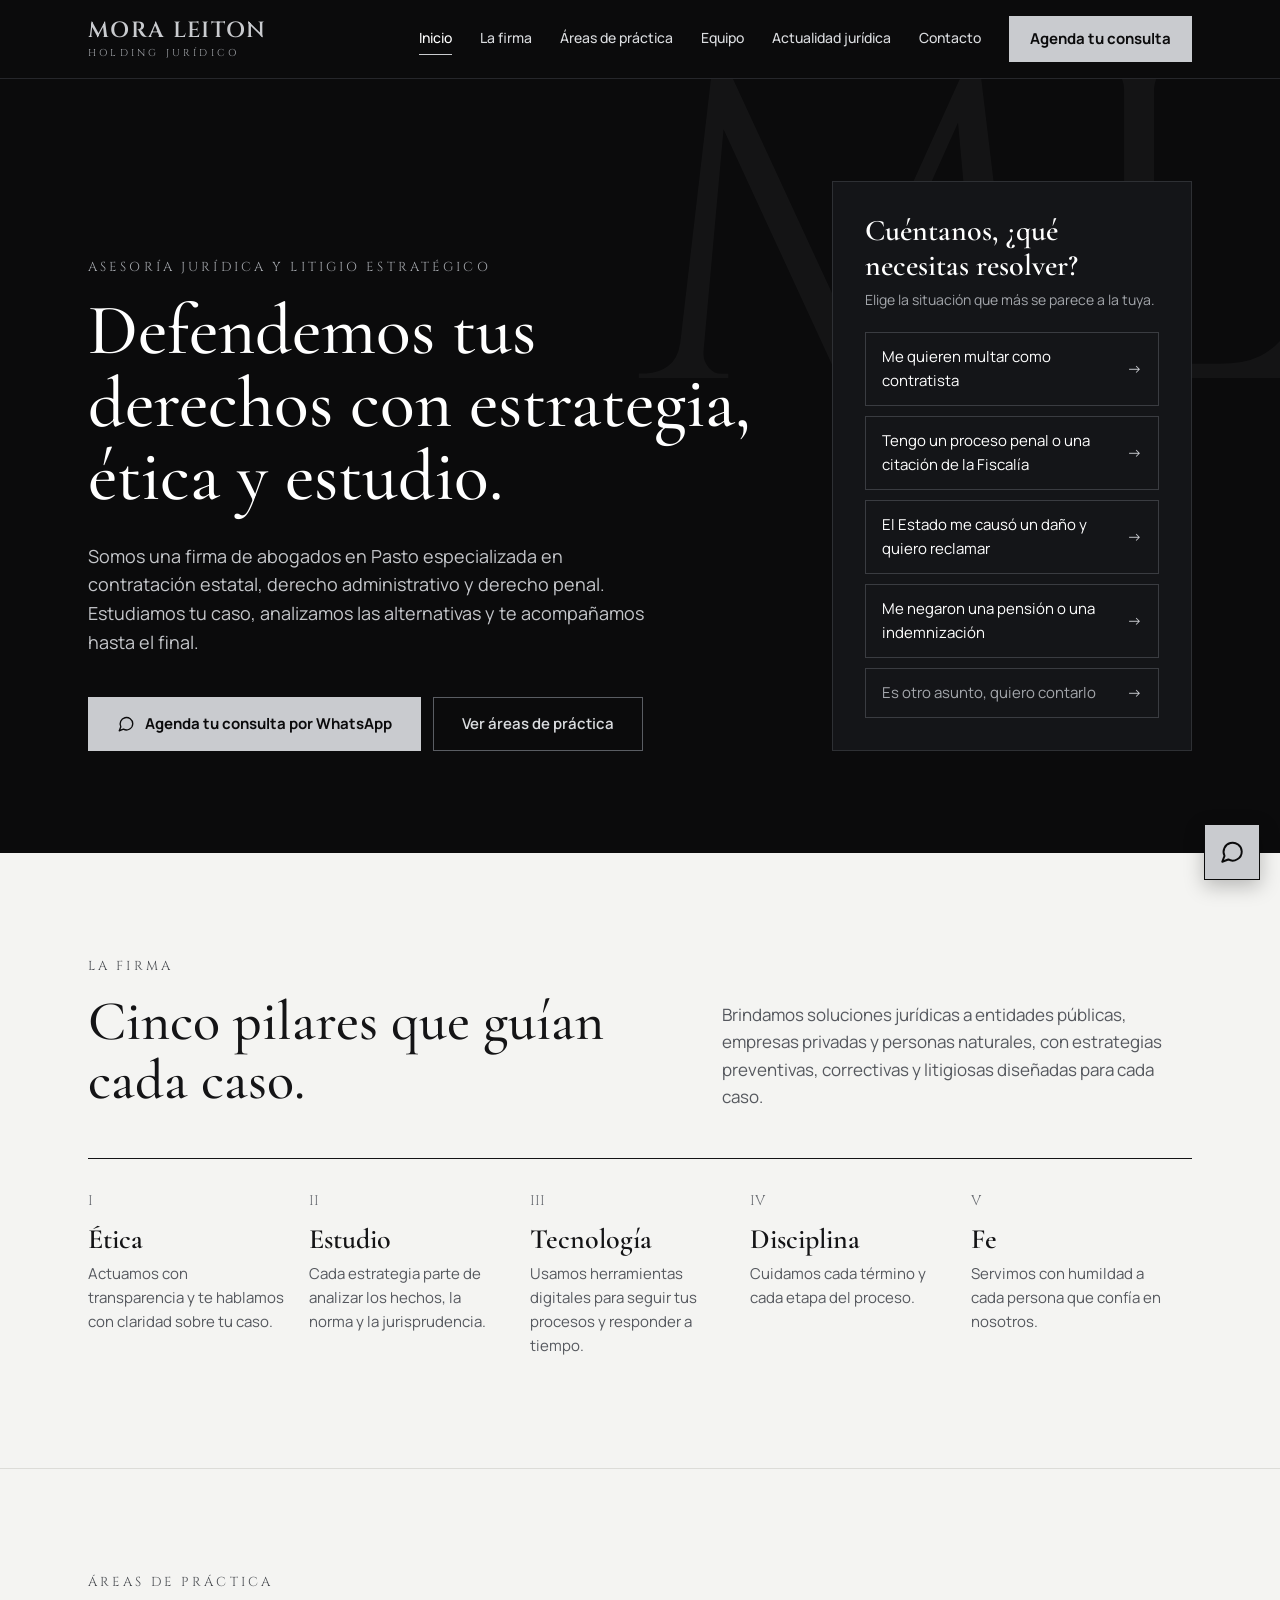
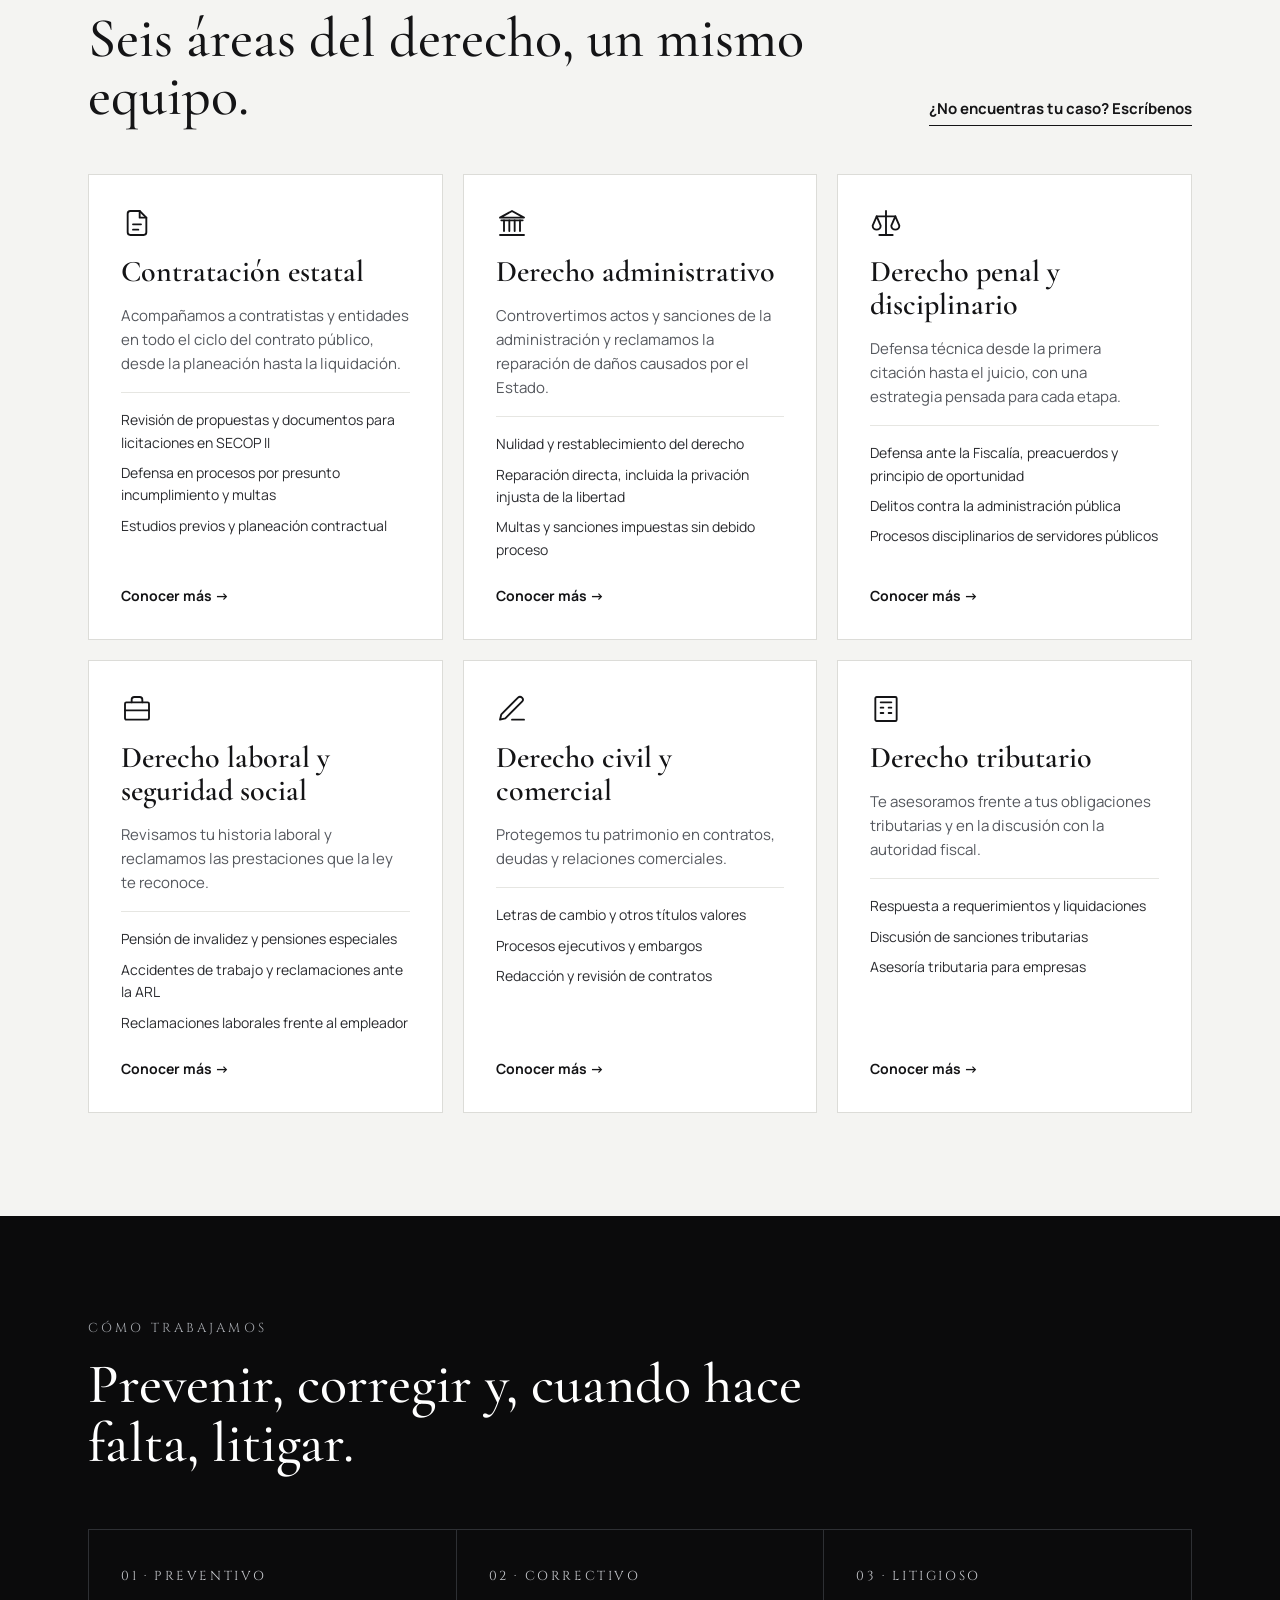
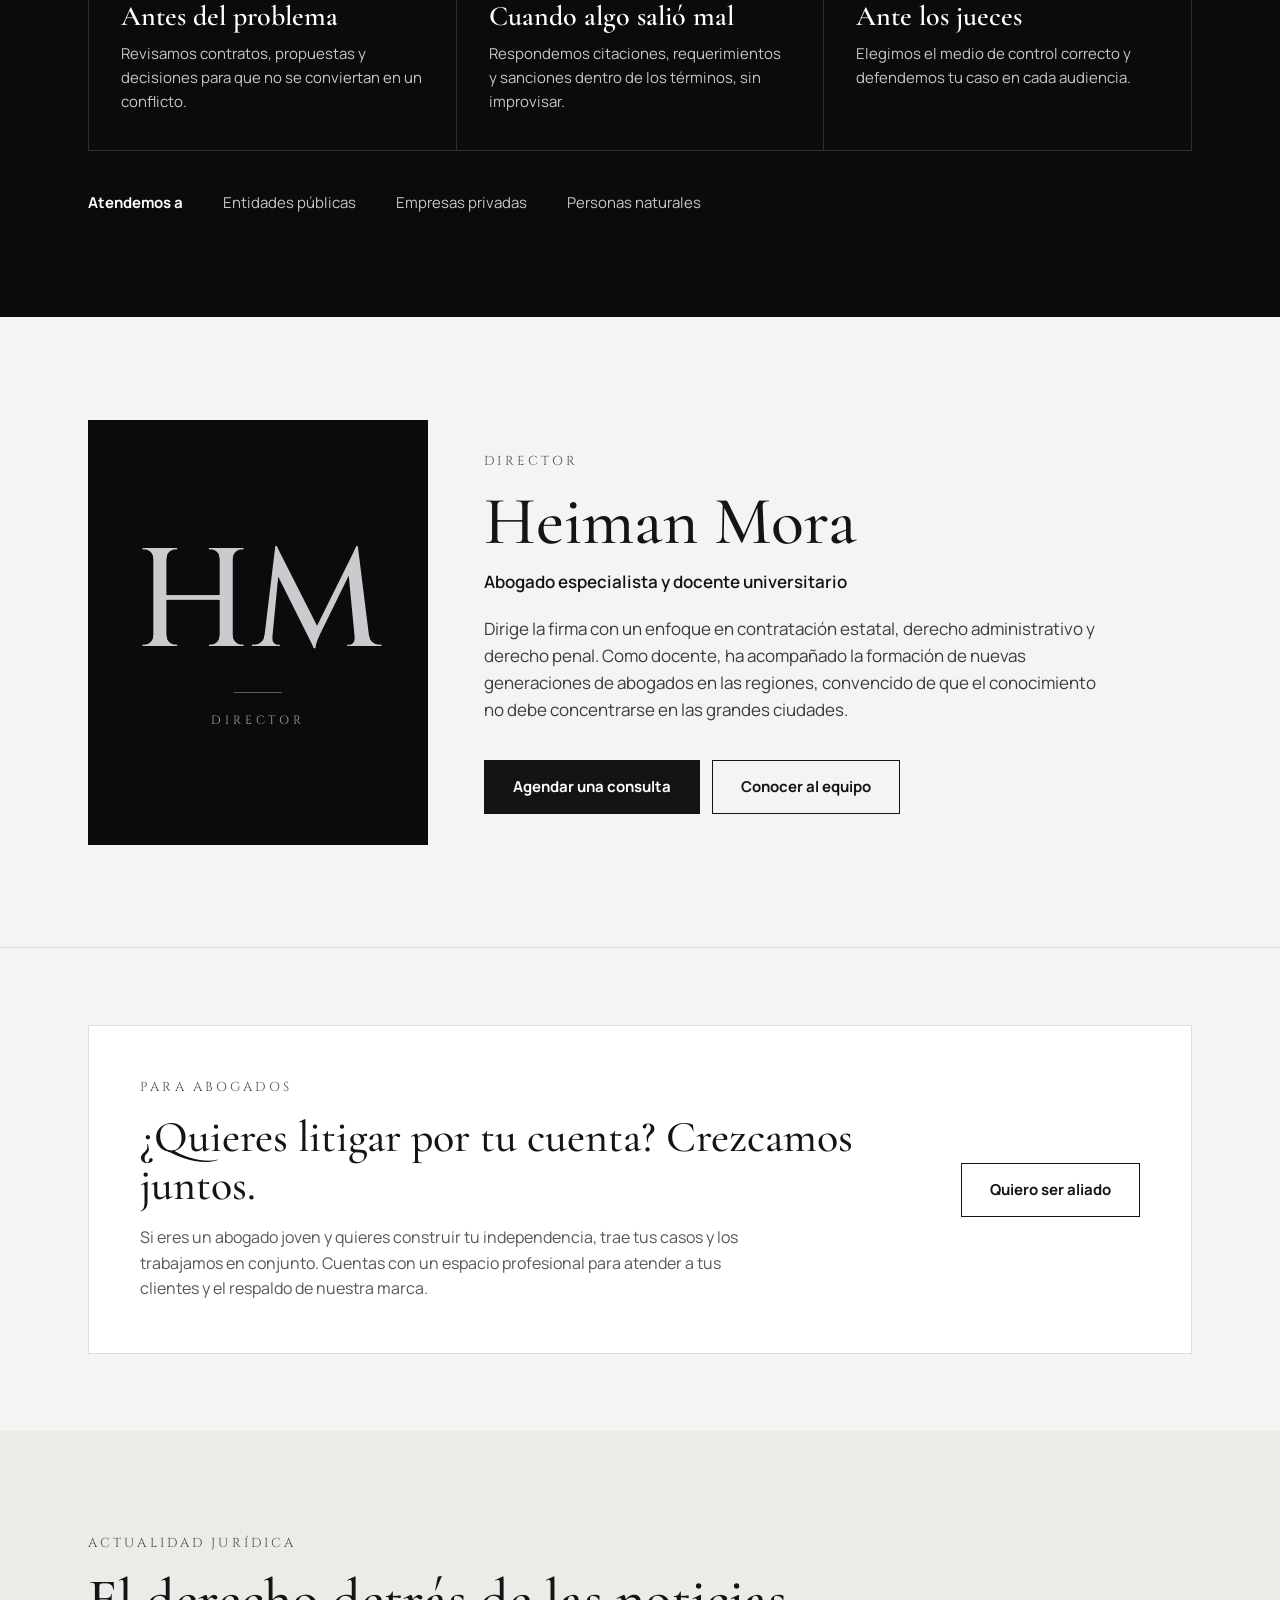
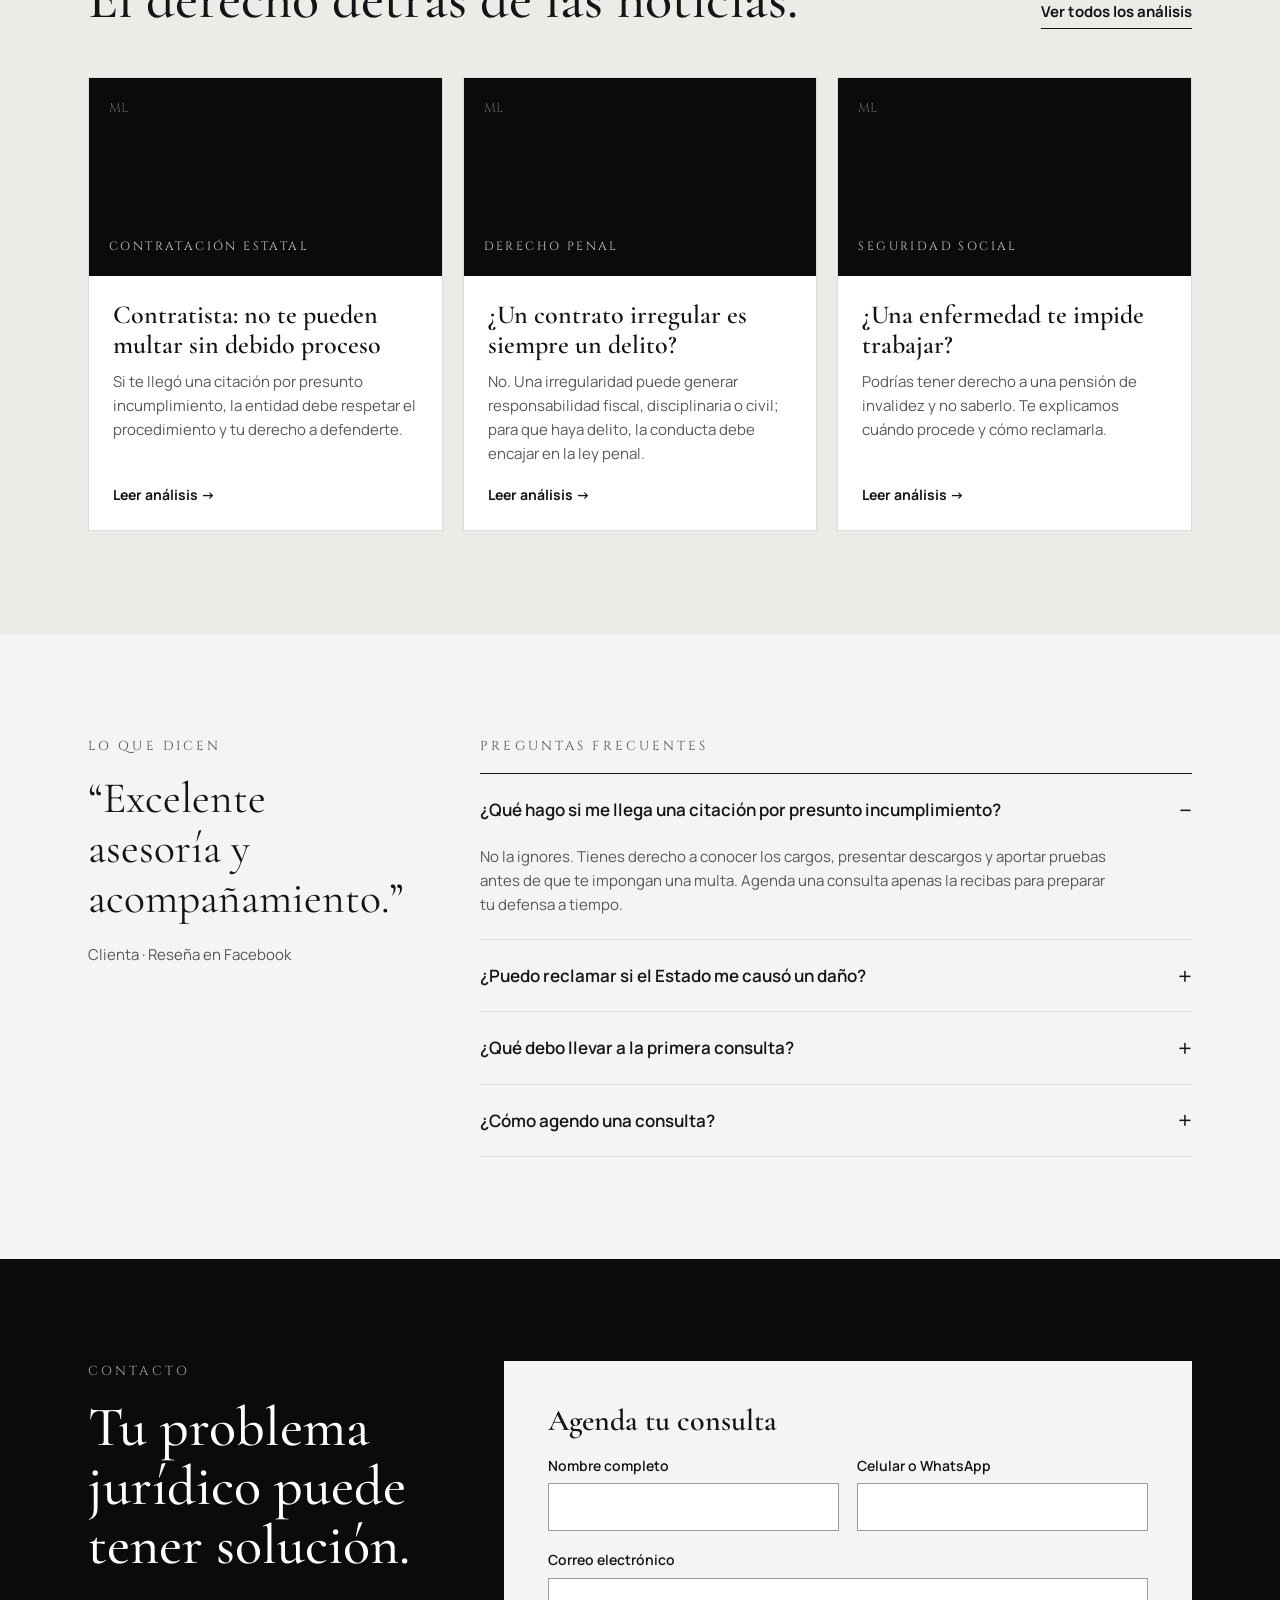
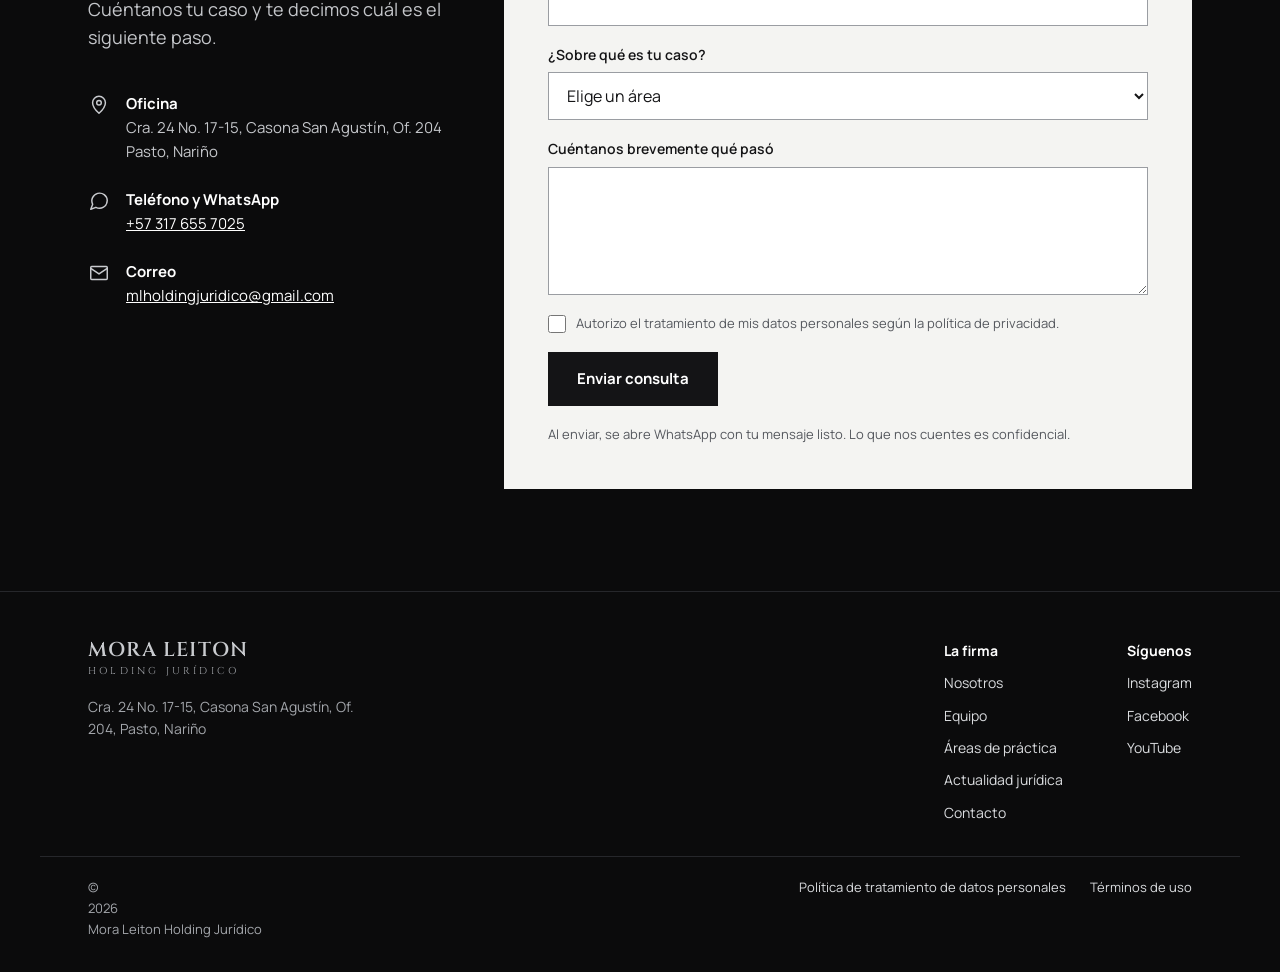
==== mora-leiton-web/index.html @ e006648a "1.0.0" ====
<!doctype html>
<html lang="es" class="no-js">
<head>
<meta charset="utf-8">
<meta name="viewport" content="width=device-width, initial-scale=1">
<title>Mora Leiton Holding Jurídico | Abogados en Pasto, Nariño</title>
<meta name="description" content="Firma de abogados en Pasto especializada en contratación estatal, derecho administrativo y derecho penal. Asesoría jurídica y litigio estratégico.">
<meta property="og:title" content="Mora Leiton Holding Jurídico">
<meta property="og:description" content="Asesoría jurídica y litigio estratégico en Pasto, Nariño.">
<meta property="og:type" content="website">
<meta property="og:locale" content="es_CO">
<link rel="preconnect" href="https://fonts.googleapis.com">
<link rel="preconnect" href="https://fonts.gstatic.com" crossorigin>
<link href="https://fonts.googleapis.com/css2?family=Cinzel:wght@500;600&family=Cormorant+Garamond:wght@500;600&family=Manrope:wght@400;500;600;700&display=swap" rel="stylesheet">
<link rel="stylesheet" href="css/styles.css">
<script type="application/ld+json">
{
  "@context": "https://schema.org",
  "@type": "LegalService",
  "name": "Mora Leiton Holding Jurídico",
  "description": "Asesoría jurídica y litigio estratégico",
  "telephone": "+57 317 655 7025",
  "email": "mlholdingjuridico@gmail.com",
  "address": {
    "@type": "PostalAddress",
    "streetAddress": "Cra. 24 No. 17-15, Casona San Agustín, Of. 204",
    "addressLocality": "Pasto",
    "addressRegion": "Nariño",
    "addressCountry": "CO"
  },
  "sameAs": [
    "https://www.instagram.com/mlholdingjuridico/",
    "https://www.facebook.com/people/Mora-Leiton-Holding-Jurídico/61580027364439/",
    "https://www.youtube.com/@moraleitonholdingjuridico"
  ]
}
</script>
</head>
<body>
<a class="skip-link" href="#contenido">Saltar al contenido</a>

<header class="site-header">
  <div class="container site-header__inner">
    <a class="logo" href="index.html" aria-label="Mora Leiton Holding Jurídico, inicio">
      <span class="logo__name">MORA LEITON</span>
      <span class="logo__tag">HOLDING JURÍDICO</span>
    </a>
    <button class="nav-toggle" type="button" aria-expanded="false" aria-controls="menu-principal" aria-label="Abrir menú">
      <svg viewBox="0 0 24 24" fill="none" stroke="currentColor" stroke-width="1.8" stroke-linecap="round" aria-hidden="true"><path d="M4 7h16M4 12h16M4 17h16"/></svg>
    </button>
    <nav class="nav" id="menu-principal" aria-label="Principal">
      <a href="index.html" aria-current="page">Inicio</a>
      <a href="nosotros.html">La firma</a>
      <a href="areas-de-practica.html">Áreas de práctica</a>
      <a href="equipo.html">Equipo</a>
      <a href="actualidad.html">Actualidad jurídica</a>
      <a href="contacto.html">Contacto</a>
      <a class="btn btn--metal" href="https://wa.me/573176557025" target="_blank" rel="noopener">Agenda tu consulta</a>
    </nav>
  </div>
</header>

<main id="contenido">

  <section class="hero">
    <div class="monogram-bg" aria-hidden="true">ML</div>
    <div class="container hero__inner">
      <div class="hero__copy">
        <p class="eyebrow">Asesoría jurídica y litigio estratégico</p>
        <h1 class="h1">Defendemos tus derechos con estrategia, ética y estudio.</h1>
        <p class="lead">Somos una firma de abogados en Pasto especializada en contratación estatal, derecho administrativo y derecho penal. Estudiamos tu caso, analizamos las alternativas y te acompañamos hasta el final.</p>
        <div class="btn-row">
          <a class="btn btn--metal" href="https://wa.me/573176557025" target="_blank" rel="noopener">
            <svg viewBox="0 0 24 24" fill="none" stroke="currentColor" stroke-width="1.8" stroke-linecap="round" stroke-linejoin="round" aria-hidden="true"><path d="M21 11.5a8.4 8.4 0 0 1-12.4 7.4L3 21l2.1-5.4A8.4 8.4 0 1 1 21 11.5z"/></svg>
            Agenda tu consulta por WhatsApp
          </a>
          <a class="btn btn--ghost" href="areas-de-practica.html">Ver áreas de práctica</a>
        </div>
      </div>
      <div class="helper">
        <h2>Cuéntanos, ¿qué necesitas resolver?</h2>
        <p>Elige la situación que más se parece a la tuya.</p>
        <ul>
          <li><a href="areas-de-practica.html#contratacion">Me quieren multar como contratista <span aria-hidden="true">→</span></a></li>
          <li><a href="areas-de-practica.html#penal">Tengo un proceso penal o una citación de la Fiscalía <span aria-hidden="true">→</span></a></li>
          <li><a href="areas-de-practica.html#administrativo">El Estado me causó un daño y quiero reclamar <span aria-hidden="true">→</span></a></li>
          <li><a href="areas-de-practica.html#laboral">Me negaron una pensión o una indemnización <span aria-hidden="true">→</span></a></li>
          <li><a class="is-quiet" href="contacto.html">Es otro asunto, quiero contarlo <span aria-hidden="true">→</span></a></li>
        </ul>
      </div>
    </div>
  </section>

  <section class="section section--line" aria-labelledby="pilares-titulo">
    <div class="container">
      <div class="section-head">
        <div>
          <p class="eyebrow">La firma</p>
          <h2 class="h2" id="pilares-titulo">Cinco pilares que guían cada caso.</h2>
        </div>
        <p>Brindamos soluciones jurídicas a entidades públicas, empresas privadas y personas naturales, con estrategias preventivas, correctivas y litigiosas diseñadas para cada caso.</p>
      </div>
      <ul class="pillars">
        <li><span class="numeral">I</span><h3>Ética</h3><p>Actuamos con transparencia y te hablamos con claridad sobre tu caso.</p></li>
        <li><span class="numeral">II</span><h3>Estudio</h3><p>Cada estrategia parte de analizar los hechos, la norma y la jurisprudencia.</p></li>
        <li><span class="numeral">III</span><h3>Tecnología</h3><p>Usamos herramientas digitales para seguir tus procesos y responder a tiempo.</p></li>
        <li><span class="numeral">IV</span><h3>Disciplina</h3><p>Cuidamos cada término y cada etapa del proceso.</p></li>
        <li><span class="numeral">V</span><h3>Fe</h3><p>Servimos con humildad a cada persona que confía en nosotros.</p></li>
      </ul>
    </div>
  </section>

  <section class="section" aria-labelledby="areas-titulo">
    <div class="container">
      <p class="eyebrow">Áreas de práctica</p>
      <div class="section-head">
        <div><h2 class="h2" id="areas-titulo">Seis áreas del derecho, un mismo equipo.</h2></div>
        <a class="link-underline" href="contacto.html">¿No encuentras tu caso? Escríbenos</a>
      </div>
      <div class="cards">
        <article class="card">
          <svg class="card__icon" viewBox="0 0 24 24" fill="none" stroke="currentColor" stroke-width="1.4" stroke-linecap="round" stroke-linejoin="round" aria-hidden="true"><path d="M14 3H7a2 2 0 0 0-2 2v14a2 2 0 0 0 2 2h10a2 2 0 0 0 2-2V8z"/><path d="M14 3v5h5"/><path d="M9 13h6M9 17h4"/></svg>
          <h3 class="h3">Contratación estatal</h3>
          <p>Acompañamos a contratistas y entidades en todo el ciclo del contrato público, desde la planeación hasta la liquidación.</p>
          <ul>
            <li>Revisión de propuestas y documentos para licitaciones en SECOP II</li>
            <li>Defensa en procesos por presunto incumplimiento y multas</li>
            <li>Estudios previos y planeación contractual</li>
          </ul>
          <a class="link-arrow" href="areas-de-practica.html#contratacion">Conocer más →</a>
        </article>
        <article class="card">
          <svg class="card__icon" viewBox="0 0 24 24" fill="none" stroke="currentColor" stroke-width="1.4" stroke-linecap="round" stroke-linejoin="round" aria-hidden="true"><path d="M3 21h18"/><path d="M4 10h16"/><path d="M12 3l9 5H3z"/><path d="M6 10v8M10 10v8M14 10v8M18 10v8"/></svg>
          <h3 class="h3">Derecho administrativo</h3>
          <p>Controvertimos actos y sanciones de la administración y reclamamos la reparación de daños causados por el Estado.</p>
          <ul>
            <li>Nulidad y restablecimiento del derecho</li>
            <li>Reparación directa, incluida la privación injusta de la libertad</li>
            <li>Multas y sanciones impuestas sin debido proceso</li>
          </ul>
          <a class="link-arrow" href="areas-de-practica.html#administrativo">Conocer más →</a>
        </article>
        <article class="card">
          <svg class="card__icon" viewBox="0 0 24 24" fill="none" stroke="currentColor" stroke-width="1.4" stroke-linecap="round" stroke-linejoin="round" aria-hidden="true"><path d="M12 3v18"/><path d="M7 21h10"/><path d="M5 7h14"/><path d="M5 7l-3 7a3 3 0 0 0 6 0z"/><path d="M19 7l-3 7a3 3 0 0 0 6 0z"/></svg>
          <h3 class="h3">Derecho penal y disciplinario</h3>
          <p>Defensa técnica desde la primera citación hasta el juicio, con una estrategia pensada para cada etapa.</p>
          <ul>
            <li>Defensa ante la Fiscalía, preacuerdos y principio de oportunidad</li>
            <li>Delitos contra la administración pública</li>
            <li>Procesos disciplinarios de servidores públicos</li>
          </ul>
          <a class="link-arrow" href="areas-de-practica.html#penal">Conocer más →</a>
        </article>
        <article class="card">
          <svg class="card__icon" viewBox="0 0 24 24" fill="none" stroke="currentColor" stroke-width="1.4" stroke-linecap="round" stroke-linejoin="round" aria-hidden="true"><rect x="3" y="7" width="18" height="13" rx="1"/><path d="M8 7V5a2 2 0 0 1 2-2h4a2 2 0 0 1 2 2v2"/><path d="M3 13h18"/></svg>
          <h3 class="h3">Derecho laboral y seguridad social</h3>
          <p>Revisamos tu historia laboral y reclamamos las prestaciones que la ley te reconoce.</p>
          <ul>
            <li>Pensión de invalidez y pensiones especiales</li>
            <li>Accidentes de trabajo y reclamaciones ante la ARL</li>
            <li>Reclamaciones laborales frente al empleador</li>
          </ul>
          <a class="link-arrow" href="areas-de-practica.html#laboral">Conocer más →</a>
        </article>
        <article class="card">
          <svg class="card__icon" viewBox="0 0 24 24" fill="none" stroke="currentColor" stroke-width="1.4" stroke-linecap="round" stroke-linejoin="round" aria-hidden="true"><path d="M12 20h9"/><path d="M16.5 3.5a2.1 2.1 0 0 1 3 3L7 19l-4 1 1-4z"/></svg>
          <h3 class="h3">Derecho civil y comercial</h3>
          <p>Protegemos tu patrimonio en contratos, deudas y relaciones comerciales.</p>
          <ul>
            <li>Letras de cambio y otros títulos valores</li>
            <li>Procesos ejecutivos y embargos</li>
            <li>Redacción y revisión de contratos</li>
          </ul>
          <a class="link-arrow" href="areas-de-practica.html#civil">Conocer más →</a>
        </article>
        <article class="card">
          <svg class="card__icon" viewBox="0 0 24 24" fill="none" stroke="currentColor" stroke-width="1.4" stroke-linecap="round" stroke-linejoin="round" aria-hidden="true"><rect x="4" y="3" width="16" height="18" rx="1"/><path d="M8 7h8"/><path d="M8 11h2M14 11h2M8 15h2M14 15h2"/></svg>
          <h3 class="h3">Derecho tributario</h3>
          <p>Te asesoramos frente a tus obligaciones tributarias y en la discusión con la autoridad fiscal.</p>
          <ul>
            <li>Respuesta a requerimientos y liquidaciones</li>
            <li>Discusión de sanciones tributarias</li>
            <li>Asesoría tributaria para empresas</li>
          </ul>
          <a class="link-arrow" href="areas-de-practica.html#tributario">Conocer más →</a>
        </article>
      </div>
    </div>
  </section>

  <section class="section section--dark" aria-labelledby="como-titulo">
    <div class="container">
      <p class="eyebrow">Cómo trabajamos</p>
      <h2 class="h2" id="como-titulo" style="max-width: 760px; margin-bottom: 56px">Prevenir, corregir y, cuando hace falta, litigar.</h2>
      <div class="panels">
        <div><p class="step">01 · PREVENTIVO</p><h3>Antes del problema</h3><p>Revisamos contratos, propuestas y decisiones para que no se conviertan en un conflicto.</p></div>
        <div><p class="step">02 · CORRECTIVO</p><h3>Cuando algo salió mal</h3><p>Respondemos citaciones, requerimientos y sanciones dentro de los términos, sin improvisar.</p></div>
        <div><p class="step">03 · LITIGIOSO</p><h3>Ante los jueces</h3><p>Elegimos el medio de control correcto y defendemos tu caso en cada audiencia.</p></div>
      </div>
      <p class="audience"><strong>Atendemos a</strong><span>Entidades públicas</span><span>Empresas privadas</span><span>Personas naturales</span></p>
    </div>
  </section>

  <section class="section section--line" aria-labelledby="director-titulo">
    <div class="container profile">
      <div class="monogram" aria-hidden="true">
        <span class="monogram__letters">HM</span>
        <span class="monogram__rule"></span>
        <span class="monogram__role">DIRECTOR</span>
      </div>
      <div class="profile__body">
        <p class="eyebrow">Director</p>
        <h2 class="profile__name" id="director-titulo">Heiman Mora</h2>
        <p class="profile__role">Abogado especialista y docente universitario</p>
        <p>Dirige la firma con un enfoque en contratación estatal, derecho administrativo y derecho penal. Como docente, ha acompañado la formación de nuevas generaciones de abogados en las regiones, convencido de que el conocimiento no debe concentrarse en las grandes ciudades.</p>
        <div class="btn-row">
          <a class="btn btn--dark" href="contacto.html">Agendar una consulta</a>
          <a class="btn btn--outline" href="equipo.html">Conocer al equipo</a>
        </div>
      </div>
    </div>
  </section>

  <section class="section section--tight">
    <div class="container">
      <div class="callout">
        <div>
          <p class="eyebrow">Para abogados</p>
          <h2>¿Quieres litigar por tu cuenta? Crezcamos juntos.</h2>
          <p>Si eres un abogado joven y quieres construir tu independencia, trae tus casos y los trabajamos en conjunto. Cuentas con un espacio profesional para atender a tus clientes y el respaldo de nuestra marca.</p>
        </div>
        <a class="btn btn--outline" href="https://wa.me/573176557025" target="_blank" rel="noopener">Quiero ser aliado</a>
      </div>
    </div>
  </section>

  <section class="section section--alt" aria-labelledby="actualidad-titulo">
    <div class="container">
      <div class="section-head">
        <div>
          <p class="eyebrow">Actualidad jurídica</p>
          <h2 class="h2" id="actualidad-titulo">El derecho detrás de las noticias.</h2>
        </div>
        <a class="link-underline" href="actualidad.html">Ver todos los análisis</a>
      </div>
      <div class="cards">
        <article class="news-card">
          <div class="news-card__media"><span class="mark" aria-hidden="true">ML</span><span class="tag">CONTRATACIÓN ESTATAL</span></div>
          <div class="news-card__body">
            <h3>Contratista: no te pueden multar sin debido proceso</h3>
            <p>Si te llegó una citación por presunto incumplimiento, la entidad debe respetar el procedimiento y tu derecho a defenderte.</p>
            <a class="link-arrow" href="actualidad.html">Leer análisis →</a>
          </div>
        </article>
        <article class="news-card">
          <div class="news-card__media"><span class="mark" aria-hidden="true">ML</span><span class="tag">DERECHO PENAL</span></div>
          <div class="news-card__body">
            <h3>¿Un contrato irregular es siempre un delito?</h3>
            <p>No. Una irregularidad puede generar responsabilidad fiscal, disciplinaria o civil; para que haya delito, la conducta debe encajar en la ley penal.</p>
            <a class="link-arrow" href="actualidad.html">Leer análisis →</a>
          </div>
        </article>
        <article class="news-card">
          <div class="news-card__media"><span class="mark" aria-hidden="true">ML</span><span class="tag">SEGURIDAD SOCIAL</span></div>
          <div class="news-card__body">
            <h3>¿Una enfermedad te impide trabajar?</h3>
            <p>Podrías tener derecho a una pensión de invalidez y no saberlo. Te explicamos cuándo procede y cómo reclamarla.</p>
            <a class="link-arrow" href="actualidad.html">Leer análisis →</a>
          </div>
        </article>
      </div>
    </div>
  </section>

  <section class="section" aria-labelledby="faq-titulo">
    <div class="container split">
      <div class="testimonial">
        <p class="eyebrow">Lo que dicen</p>
        <blockquote>“Excelente asesoría y acompañamiento.”</blockquote>
        <p>Clienta · Reseña en Facebook</p>
      </div>
      <div>
        <p class="eyebrow" id="faq-titulo">Preguntas frecuentes</p>
        <div class="faq">
          <div class="faq__item">
            <button class="faq__q" type="button" aria-expanded="true" aria-controls="faq-1">¿Qué hago si me llega una citación por presunto incumplimiento?<span class="faq__sign" aria-hidden="true">−</span></button>
            <p class="faq__a" id="faq-1">No la ignores. Tienes derecho a conocer los cargos, presentar descargos y aportar pruebas antes de que te impongan una multa. Agenda una consulta apenas la recibas para preparar tu defensa a tiempo.</p>
          </div>
          <div class="faq__item">
            <button class="faq__q" type="button" aria-expanded="false" aria-controls="faq-2">¿Puedo reclamar si el Estado me causó un daño?<span class="faq__sign" aria-hidden="true">+</span></button>
            <p class="faq__a" id="faq-2" hidden>Sí. Mediante la reparación directa puedes pedir indemnización por daños causados por una actuación del Estado, como una privación injusta de la libertad. Hay un plazo para demandar, así que conviene revisar tu caso cuanto antes.</p>
          </div>
          <div class="faq__item">
            <button class="faq__q" type="button" aria-expanded="false" aria-controls="faq-3">¿Qué debo llevar a la primera consulta?<span class="faq__sign" aria-hidden="true">+</span></button>
            <p class="faq__a" id="faq-3" hidden>Trae los documentos de tu caso: contratos, notificaciones, citaciones, resoluciones o correos. Si no los tienes todos, igual podemos empezar: en la consulta te decimos qué falta.</p>
          </div>
          <div class="faq__item">
            <button class="faq__q" type="button" aria-expanded="false" aria-controls="faq-4">¿Cómo agendo una consulta?<span class="faq__sign" aria-hidden="true">+</span></button>
            <p class="faq__a" id="faq-4" hidden>Escríbenos por WhatsApp al +57 317 655 7025, envíanos un correo o llena el formulario de contacto. También puedes visitarnos en nuestra oficina de la Casona San Agustín, en Pasto.</p>
          </div>
        </div>
      </div>
    </div>
  </section>

  <section class="section section--dark" id="contacto" aria-labelledby="contacto-titulo">
    <div class="container contact-grid">
      <div>
        <p class="eyebrow">Contacto</p>
        <h2 class="h2" id="contacto-titulo">Tu problema jurídico puede tener solución.</h2>
        <p class="lead" style="margin-top: 20px">Cuéntanos tu caso y te decimos cuál es el siguiente paso.</p>
        <ul class="contact-list">
          <li>
            <svg viewBox="0 0 24 24" fill="none" stroke="currentColor" stroke-width="1.6" stroke-linecap="round" stroke-linejoin="round" aria-hidden="true"><path d="M12 21s-7-6.2-7-11.5A7 7 0 0 1 19 9.5C19 14.8 12 21 12 21z"/><circle cx="12" cy="9.5" r="2.5"/></svg>
            <div><strong>Oficina</strong><span>Cra. 24 No. 17-15, Casona San Agustín, Of. 204<br>Pasto, Nariño</span></div>
          </li>
          <li>
            <svg viewBox="0 0 24 24" fill="none" stroke="currentColor" stroke-width="1.6" stroke-linecap="round" stroke-linejoin="round" aria-hidden="true"><path d="M21 11.5a8.4 8.4 0 0 1-12.4 7.4L3 21l2.1-5.4A8.4 8.4 0 1 1 21 11.5z"/></svg>
            <div><strong>Teléfono y WhatsApp</strong><a href="https://wa.me/573176557025" target="_blank" rel="noopener">+57 317 655 7025</a></div>
          </li>
          <li>
            <svg viewBox="0 0 24 24" fill="none" stroke="currentColor" stroke-width="1.6" stroke-linecap="round" stroke-linejoin="round" aria-hidden="true"><rect x="3" y="5" width="18" height="14" rx="1"/><path d="M3 7l9 6 9-6"/></svg>
            <div><strong>Correo</strong><a href="mailto:mlholdingjuridico@gmail.com">mlholdingjuridico@gmail.com</a></div>
          </li>
        </ul>
      </div>
      <div class="form-box">
        <form class="form" data-whatsapp="573176557025">
          <h3>Agenda tu consulta</h3>
          <div class="form__row">
            <label class="field">Nombre completo<input type="text" name="nombre" autocomplete="name" required></label>
            <label class="field">Celular o WhatsApp<input type="tel" name="telefono" autocomplete="tel" required></label>
          </div>
          <label class="field">Correo electrónico<input type="email" name="correo" autocomplete="email"></label>
          <label class="field">¿Sobre qué es tu caso?
            <select name="area">
              <option value="">Elige un área</option>
              <option>Contratación estatal</option>
              <option>Derecho administrativo</option>
              <option>Derecho penal y disciplinario</option>
              <option>Derecho laboral y seguridad social</option>
              <option>Derecho civil y comercial</option>
              <option>Derecho tributario</option>
              <option>No estoy seguro</option>
            </select>
          </label>
          <label class="field">Cuéntanos brevemente qué pasó<textarea name="mensaje" rows="4"></textarea></label>
          <label class="check"><input type="checkbox" name="datos" required>Autorizo el tratamiento de mis datos personales según la política de privacidad.</label>
          <button class="btn btn--dark" type="submit">Enviar consulta</button>
          <p class="form__note">Al enviar, se abre WhatsApp con tu mensaje listo. Lo que nos cuentes es confidencial.</p>
        </form>
        <div class="form-success" role="status" tabindex="-1" hidden>
          <svg viewBox="0 0 24 24" fill="none" stroke="currentColor" stroke-width="1.5" stroke-linecap="round" stroke-linejoin="round" aria-hidden="true"><circle cx="12" cy="12" r="9"/><path d="M8 12.5l2.5 2.5L16 9.5"/></svg>
          <h3>Tu mensaje está listo</h3>
          <p>Abrimos WhatsApp con tu consulta. Solo tienes que enviarla y te responderemos por ese medio.</p>
          <div class="btn-row"><button class="btn btn--outline" type="button" data-form-reset>Escribir otra consulta</button></div>
        </div>
      </div>
    </div>
  </section>

</main>

<footer class="site-footer">
  <div class="container site-footer__top">
    <div>
      <a class="logo" href="index.html"><span class="logo__name">MORA LEITON</span><span class="logo__tag">HOLDING JURÍDICO</span></a>
      <address>Cra. 24 No. 17-15, Casona San Agustín, Of. 204, Pasto, Nariño</address>
    </div>
    <nav class="footer-nav" aria-label="Pie de página">
      <div><strong>La firma</strong><a href="nosotros.html">Nosotros</a><a href="equipo.html">Equipo</a><a href="areas-de-practica.html">Áreas de práctica</a><a href="actualidad.html">Actualidad jurídica</a><a href="contacto.html">Contacto</a></div>
      <div><strong>Síguenos</strong><a href="https://www.instagram.com/mlholdingjuridico/" target="_blank" rel="noopener">Instagram</a><a href="https://www.facebook.com/people/Mora-Leiton-Holding-Jurídico/61580027364439/" target="_blank" rel="noopener">Facebook</a><a href="https://www.youtube.com/@moraleitonholdingjuridico" target="_blank" rel="noopener">YouTube</a></div>
    </nav>
  </div>
  <div class="container site-footer__bottom">
    <span>© <span data-year>2026</span> Mora Leiton Holding Jurídico</span>
    <span><a href="contacto.html">Política de tratamiento de datos personales</a><a href="contacto.html">Términos de uso</a></span>
  </div>
</footer>

<a class="wa-float" href="https://wa.me/573176557025" target="_blank" rel="noopener" aria-label="Escríbenos por WhatsApp">
  <svg viewBox="0 0 24 24" fill="none" stroke="currentColor" stroke-width="1.8" stroke-linecap="round" stroke-linejoin="round" aria-hidden="true"><path d="M21 11.5a8.4 8.4 0 0 1-12.4 7.4L3 21l2.1-5.4A8.4 8.4 0 1 1 21 11.5z"/></svg>
</a>

<script src="js/main.js"></script>
</body>
</html>
---- mora-leiton-web/css/styles.css ----
/* Mora Leiton Holding Jurídico — estilos del sitio */
:root {
  --black: #0B0B0C;
  --ink: #141416;
  --graphite: #2E3034;
  --graphite-2: #3A3C41;
  --metal: #C9CBCF;
  --paper: #F4F4F2;
  --paper-2: #EBEBE8;
  --line: #DCDCD8;
  --muted: #55585E;
  --muted-2: #6B6E74;
  --on-dark: #C4C6CA;
  --on-dark-2: #A3A6AB;
  --white: #FFFFFF;
  --font-logo: 'Cinzel', Georgia, serif;
  --font-display: 'Cormorant Garamond', Georgia, serif;
  --font-body: 'Manrope', system-ui, -apple-system, 'Segoe UI', sans-serif;
  --gutter: clamp(16px, 4vw, 48px);
  --space-section: clamp(64px, 8vw, 104px);
}

*, *::before, *::after { box-sizing: border-box; }
html { scroll-behavior: smooth; }
body {
  margin: 0;
  background: var(--paper);
  color: var(--ink);
  font-family: var(--font-body);
  font-size: 16px;
  line-height: 1.6;
  -webkit-font-smoothing: antialiased;
}
img { max-width: 100%; display: block; }
a { color: var(--ink); }
a:hover { color: #4A4D52; }
h1, h2, h3, h4 { margin: 0; font-family: var(--font-display); font-weight: 500; line-height: 1.05; }
p { margin: 0; }
ul { margin: 0; padding: 0; list-style: none; }
:focus-visible { outline: 2px solid var(--metal); outline-offset: 3px; }
.section:not(.section--dark) :focus-visible { outline-color: var(--ink); }

.skip-link {
  position: absolute; left: 16px; top: -60px; z-index: 100;
  background: var(--metal); color: var(--black); padding: 12px 18px; font-weight: 700;
}
.skip-link:focus { top: 12px; }

.container { max-width: 1200px; margin: 0 auto; padding-inline: var(--gutter); }

/* ---------- Tipografía ---------- */
.eyebrow {
  font-family: var(--font-logo);
  font-size: 13px;
  letter-spacing: 0.24em;
  text-transform: uppercase;
  color: #4A4D52;
  margin-bottom: 16px;
}
.section--dark .eyebrow, .hero .eyebrow, .page-hero .eyebrow { color: var(--on-dark-2); }
.h1 { font-size: clamp(42px, 5.6vw, 78px); line-height: 1.02; }
.h2 { font-size: clamp(34px, 4.4vw, 56px); }
.h3 { font-size: 30px; font-weight: 600; line-height: 1.1; }
.lead { font-size: 18px; color: var(--muted); max-width: 620px; }
.section--dark .lead, .hero .lead, .page-hero .lead { color: var(--on-dark); }
.muted { color: var(--muted); }

/* ---------- Botones ---------- */
.btn {
  display: inline-flex; align-items: center; justify-content: center; gap: 10px;
  min-height: 48px; padding: 14px 28px;
  font: inherit; font-size: 15px; font-weight: 700;
  text-decoration: none; cursor: pointer;
  border: 1px solid transparent; background: none;
  transition: background .15s, border-color .15s, color .15s;
}
.btn svg { width: 18px; height: 18px; flex: 0 0 auto; }
.btn--metal { background: var(--metal); color: var(--black); }
.btn--metal:hover { background: var(--white); color: var(--black); }
.btn--dark { background: var(--ink); color: var(--white); }
.btn--dark:hover { background: #2A2B2F; color: var(--white); }
.btn--outline { border-color: var(--ink); color: var(--ink); }
.btn--outline:hover { background: var(--ink); color: var(--white); }
.btn--ghost { border-color: #5A5D63; color: #DADCDF; font-weight: 600; }
.btn--ghost:hover { border-color: var(--white); color: var(--white); }
.btn-row { display: flex; flex-wrap: wrap; gap: 12px; }

.link-arrow {
  color: var(--ink); font-weight: 700; font-size: 14px; text-decoration: none;
}
.link-arrow:hover { color: #4A4D52; }
.link-underline {
  color: var(--ink); font-weight: 700; font-size: 15px; text-decoration: none;
  border-bottom: 1px solid var(--ink); padding-bottom: 4px;
}

/* ---------- Encabezado ---------- */
.site-header { background: var(--black); border-bottom: 1px solid #26272B; position: sticky; top: 0; z-index: 50; }
.site-header__inner {
  display: flex; align-items: center; justify-content: space-between; gap: 16px 32px;
  padding-block: 16px;
}
.logo { display: flex; flex-direction: column; line-height: 1; text-decoration: none; }
.logo__name { font-family: var(--font-logo); font-weight: 600; font-size: 22px; letter-spacing: 0.06em; color: var(--metal); }
.logo__tag { font-family: var(--font-logo); font-size: 10px; letter-spacing: 0.32em; color: var(--on-dark-2); margin-top: 6px; }
.nav { display: flex; align-items: center; gap: 28px; font-size: 14px; font-weight: 500; }
.nav a:not(.btn) { color: #DADCDF; text-decoration: none; padding-block: 4px; border-bottom: 1px solid transparent; }
.nav a:not(.btn):hover { color: var(--white); }
.nav a[aria-current="page"] { color: var(--white); border-bottom-color: var(--metal); }
.nav .btn { min-height: 44px; padding: 10px 20px; }
.nav-toggle {
  display: none; background: none; border: 1px solid #3A3C41; color: var(--white);
  width: 48px; height: 48px; align-items: center; justify-content: center; cursor: pointer;
}
.nav-toggle svg { width: 22px; height: 22px; }

@media (max-width: 1020px) {
  .nav-toggle { display: inline-flex; }
  .nav {
    display: none; position: absolute; left: 0; right: 0; top: 100%;
    flex-direction: column; align-items: stretch; gap: 0;
    background: var(--black); border-bottom: 1px solid #26272B;
    padding: 8px var(--gutter) 24px;
  }
  .nav.is-open { display: flex; }
  .nav a:not(.btn) { padding: 14px 0; border-bottom: 1px solid #1E1F22; font-size: 16px; }
  .nav a[aria-current="page"] { border-bottom-color: #1E1F22; color: var(--metal); }
  .nav .btn { margin-top: 16px; }
}

/* ---------- Hero ---------- */
.hero, .page-hero { background: var(--black); color: var(--white); position: relative; overflow: hidden; }
.monogram-bg {
  position: absolute; right: -40px; top: -70px; pointer-events: none;
  font-family: var(--font-logo); font-size: clamp(260px, 36vw, 520px); line-height: 1;
  color: var(--white); opacity: 0.035;
}
.hero__inner {
  position: relative; display: flex; flex-wrap: wrap; gap: 56px; align-items: flex-end;
  padding-block: clamp(56px, 8vw, 112px) clamp(64px, 8vw, 120px);
}
.hero__copy { flex: 999 1 520px; min-width: 0; }
.hero__copy .lead { margin-top: 28px; max-width: 560px; }
.hero__copy .btn-row { margin-top: 40px; }

.helper {
  flex: 1 1 360px; min-width: 0;
  background: #141518; border: 1px solid var(--graphite); padding: 32px;
}
.helper h2 { font-size: 30px; font-weight: 600; line-height: 1.15; }
.helper p { margin: 6px 0 20px; font-size: 14px; color: var(--on-dark-2); }
.helper ul { display: flex; flex-direction: column; gap: 10px; }
.helper a {
  display: flex; justify-content: space-between; align-items: center; gap: 12px;
  min-height: 48px; padding: 12px 16px; border: 1px solid var(--graphite-2);
  color: var(--white); text-decoration: none; font-size: 15px;
}
.helper a:hover { border-color: var(--metal); background: #1C1D20; color: var(--white); }
.helper a span { color: var(--metal); }
.helper a.is-quiet { color: var(--on-dark-2); }

.page-hero__inner { position: relative; padding-block: clamp(48px, 7vw, 96px) clamp(56px, 7vw, 100px); }
.page-hero .h1 { max-width: 900px; }
.page-hero .lead { margin-top: 28px; }
.breadcrumb { display: flex; gap: 10px; font-size: 13px; color: var(--on-dark-2); margin-bottom: 32px; }
.breadcrumb a { color: #DADCDF; text-decoration: none; }
.breadcrumb a:hover { color: var(--white); }
.breadcrumb [aria-current] { color: var(--white); }

/* ---------- Secciones ---------- */
.section { padding-block: var(--space-section); }
.section--line { border-bottom: 1px solid var(--line); }
.section--alt { background: var(--paper-2); }
.section--dark { background: var(--black); color: var(--white); }
.section--tight { padding-block: clamp(48px, 6vw, 80px); }
.section-head {
  display: flex; flex-wrap: wrap; gap: 24px 64px; align-items: flex-end; justify-content: space-between;
  margin-bottom: 48px;
}
.section-head > div { flex: 1 1 480px; min-width: 0; }
.section-head > p { flex: 1 1 380px; min-width: 0; color: var(--muted); font-size: 17px; }
.split { display: flex; flex-wrap: wrap; gap: 48px 72px; }
.split > :first-child { flex: 1 1 320px; min-width: 0; }
.split > :last-child { flex: 999 1 520px; min-width: 0; }
.prose { display: flex; flex-direction: column; gap: 20px; font-size: 17px; color: #3A3C41; }

/* ---------- Pilares ---------- */
.pillars { display: flex; flex-wrap: wrap; border-top: 1px solid var(--ink); }
.pillars li { flex: 1 1 200px; min-width: 0; padding: 28px 24px 8px 0; }
.numeral { font-family: var(--font-logo); font-size: 14px; color: var(--muted-2); }
.pillars h3 { margin: 12px 0 8px; font-size: 28px; font-weight: 600; }
.pillars p { font-size: 15px; color: var(--muted); }

.pillar-rows { border-top: 1px solid var(--ink); }
.pillar-rows li {
  display: flex; flex-wrap: wrap; gap: 8px 48px; align-items: baseline;
  padding: 28px 0; border-bottom: 1px solid var(--line);
}
.pillar-rows .numeral { flex: 0 0 64px; font-size: 15px; }
.pillar-rows h3 { flex: 1 1 220px; font-size: 32px; font-weight: 600; }
.pillar-rows p { flex: 999 1 420px; min-width: 0; color: var(--muted); }

/* ---------- Tarjetas ---------- */
.cards { display: flex; flex-wrap: wrap; gap: 20px; }
.card {
  flex: 1 1 340px; min-width: 0; background: var(--white); border: 1px solid var(--line);
  padding: 32px; display: flex; flex-direction: column; gap: 16px;
  transition: border-color .15s;
}
.card:hover { border-color: var(--ink); }
.card__icon { width: 32px; height: 32px; color: var(--ink); }
.card p { color: var(--muted); font-size: 15px; }
.card ul { padding-top: 16px; border-top: 1px solid #E6E6E2; display: flex; flex-direction: column; gap: 8px; font-size: 14px; color: #2A2B2F; }
.card .link-arrow { margin-top: auto; padding-top: 8px; }
.card--small { flex-basis: 300px; }
.card--small h3 { font-size: 28px; margin-bottom: -6px; }

.news-card {
  flex: 1 1 320px; min-width: 0; background: var(--white); border: 1px solid var(--line);
  display: flex; flex-direction: column; transition: border-color .15s;
}
.news-card:hover { border-color: var(--ink); }
.news-card[hidden] { display: none; }
.news-card__media {
  aspect-ratio: 16 / 9; background: var(--black); padding: 20px;
  display: flex; flex-direction: column; justify-content: space-between;
}
.news-card__media .mark { font-family: var(--font-logo); font-size: 13px; color: #5A5D63; }
.news-card__media .tag { font-family: var(--font-logo); font-size: 12px; letter-spacing: 0.2em; color: var(--metal); }
.news-card__body { padding: 24px; display: flex; flex-direction: column; gap: 10px; flex: 1; }
.news-card h3 { font-size: 26px; font-weight: 600; line-height: 1.15; }
.news-card p { color: var(--muted); font-size: 15px; }
.news-card .link-arrow { margin-top: auto; padding-top: 8px; }

/* ---------- Paneles oscuros (pasos) ---------- */
.panels { display: flex; flex-wrap: wrap; gap: 1px; background: var(--graphite); border: 1px solid var(--graphite); }
.panels > div { flex: 1 1 300px; min-width: 0; background: var(--black); padding: 36px 32px; }
.panels .step { font-family: var(--font-logo); font-size: 13px; letter-spacing: 0.2em; color: var(--metal); }
.panels h3 { margin: 16px 0 10px; font-size: 28px; font-weight: 600; }
.panels p { color: var(--on-dark); font-size: 15px; }
.audience { display: flex; flex-wrap: wrap; gap: 12px 40px; margin-top: 40px; color: var(--on-dark); font-size: 15px; }
.audience strong { color: var(--white); }

/* ---------- Director ---------- */
.profile { display: flex; flex-wrap: wrap; gap: 56px; align-items: center; }
.profile--top { align-items: flex-start; }
.monogram {
  flex: 1 1 340px; min-width: 0; max-width: 460px; aspect-ratio: 4 / 5; background: var(--black);
  display: flex; flex-direction: column; align-items: center; justify-content: center; gap: 18px;
}
.monogram__letters { font-family: var(--font-logo); font-weight: 500; font-size: clamp(96px, 12vw, 140px); line-height: 1; color: var(--metal); }
.monogram__rule { width: 48px; height: 1px; background: #5A5D63; }
.monogram__role { font-family: var(--font-logo); font-size: 12px; letter-spacing: 0.32em; color: var(--on-dark-2); }
.profile__body { flex: 999 1 440px; min-width: 0; }
.profile__name { font-size: clamp(42px, 5.4vw, 68px); line-height: 1; }
.profile__role { margin-top: 12px; font-weight: 600; font-size: 17px; }
.profile__body > p:not(.eyebrow):not(.profile__role) { margin-top: 20px; max-width: 620px; color: #3A3C41; font-size: 17px; }
.profile .btn-row { margin-top: 36px; }
.chips { display: flex; flex-wrap: wrap; gap: 8px; margin-top: 24px; }
.chips span { border: 1px solid #9A9DA2; padding: 6px 14px; font-size: 13px; font-weight: 600; }
.pullquote { margin: 36px 0 0; padding-top: 24px; border-top: 1px solid var(--ink); max-width: 620px; font-family: var(--font-display); font-size: 32px; line-height: 1.15; }

/* ---------- Bloque aliados ---------- */
.callout {
  background: var(--white); border: 1px solid var(--line); padding: clamp(28px, 4vw, 56px);
  display: flex; flex-wrap: wrap; gap: 32px 56px; align-items: center; justify-content: space-between;
}
.callout > div { flex: 999 1 480px; min-width: 0; }
.callout h2 { font-size: clamp(32px, 3.6vw, 44px); line-height: 1.08; }
.callout p:not(.eyebrow) { margin-top: 16px; max-width: 640px; color: var(--muted); }
.checklist { border-top: 1px solid var(--ink); }
.checklist li { display: flex; gap: 16px; padding: 20px 0; border-bottom: 1px solid var(--line); }
.checklist .numeral { flex: 0 0 auto; }

/* ---------- Banda CTA ---------- */
.cta-band { display: flex; flex-wrap: wrap; gap: 32px; align-items: center; justify-content: space-between; }
.cta-band > div:first-child { flex: 999 1 520px; min-width: 0; }
.cta-band h2 { font-size: clamp(32px, 3.8vw, 48px); line-height: 1.08; }
.cta-band p { margin-top: 12px; font-size: 17px; color: var(--muted); }
.section--dark .cta-band p { color: var(--on-dark); }

/* ---------- Preguntas frecuentes ---------- */
.faq { border-top: 1px solid var(--ink); }
.faq__item { border-bottom: 1px solid var(--line); }
.faq__q {
  width: 100%; background: none; border: 0; padding: 22px 0; min-height: 48px;
  display: flex; justify-content: space-between; align-items: center; gap: 16px;
  text-align: left; cursor: pointer; font: inherit; font-size: 17px; font-weight: 600; color: var(--ink);
}
.faq__sign { font-size: 24px; font-weight: 400; line-height: 1; }
.faq__a { padding-bottom: 22px; color: var(--muted); font-size: 15px; max-width: 640px; }
.faq__a[hidden] { display: none; }
.testimonial blockquote { margin: 0; font-family: var(--font-display); font-size: clamp(32px, 3.4vw, 44px); line-height: 1.15; }
.testimonial p:last-child { margin-top: 20px; color: var(--muted); font-size: 15px; }

/* ---------- Pestañas y filtros ---------- */
.tabs { display: flex; flex-wrap: wrap; gap: 10px; margin-bottom: 48px; }
.tab {
  min-height: 48px; padding: 10px 20px; cursor: pointer;
  font: inherit; font-size: 15px; font-weight: 600;
  background: var(--white); color: var(--ink); border: 1px solid #C4C6CA;
}
.tab:hover { border-color: var(--ink); }
.tab[aria-selected="true"], .tab[aria-pressed="true"] { background: var(--ink); color: var(--white); border-color: var(--ink); }
.tabs--small .tab { min-height: 44px; font-size: 14px; padding: 8px 18px; }
.tabs--small { margin-bottom: 24px; }
.result-count { margin-bottom: 20px; font-size: 14px; color: var(--muted); }

.area-panel { display: flex; flex-wrap: wrap; gap: 48px; scroll-margin-top: 120px; }
.no-js [role="tablist"], .no-js [data-filter], .no-js [data-count] { display: none; }
.js .area-panel[hidden] { display: none; }
.no-js .area-panel + .area-panel { margin-top: 80px; padding-top: 80px; border-top: 1px solid var(--line); }
.area-panel__main { flex: 999 1 520px; min-width: 0; }
.area-panel__main .lead { margin: 20px 0 32px; color: #3A3C41; }
.area-panel__main h3 { font-family: var(--font-body); font-size: 15px; font-weight: 700; margin-bottom: 16px; }
.line-list { border-top: 1px solid var(--ink); }
.line-list li { padding: 14px 0; border-bottom: 1px solid var(--line); }
.aside-dark { flex: 1 1 360px; min-width: 0; align-self: flex-start; background: var(--black); color: var(--white); padding: 36px 32px; }
.aside-dark .label { font-family: var(--font-logo); font-size: 12px; letter-spacing: 0.24em; color: var(--metal); margin-bottom: 24px; }
.aside-dark dl { margin: 0; display: flex; flex-direction: column; gap: 24px; }
.aside-dark dt { font-family: var(--font-display); font-weight: 600; font-size: 24px; line-height: 1.15; margin-bottom: 6px; }
.aside-dark dd { margin: 0; color: var(--on-dark); font-size: 15px; }
.aside-dark > p:not(.label) { color: var(--on-dark); font-size: 15px; }
.aside-dark .btn { margin-top: 32px; }

/* ---------- Contacto ---------- */
.contact-grid { display: flex; flex-wrap: wrap; gap: 56px; }
.contact-grid > :first-child { flex: 1 1 360px; min-width: 0; }
.contact-grid > :last-child { flex: 999 1 480px; min-width: 0; }
.contact-list { display: flex; flex-direction: column; gap: 24px; font-size: 15px; margin-top: 40px; }
.contact-list li { display: flex; gap: 16px; }
.contact-list svg { width: 22px; height: 22px; flex: 0 0 auto; margin-top: 2px; color: var(--metal); }
.contact-list strong { display: block; }
.contact-list span, .contact-list a { color: var(--on-dark); }
.contact-list a { color: var(--white); }

.channel {
  flex: 1 1 250px; min-width: 0; background: var(--white); border: 1px solid var(--line);
  padding: 28px; text-decoration: none; color: var(--ink);
  display: flex; flex-direction: column; gap: 10px; transition: border-color .15s;
}
.channel:hover { border-color: var(--ink); color: var(--ink); }
.channel svg { width: 28px; height: 28px; }
.channel__name { font-family: var(--font-display); font-weight: 600; font-size: 26px; }
.channel__value { color: var(--muted); font-size: 15px; overflow-wrap: anywhere; }
.channel__cta { margin-top: auto; padding-top: 8px; font-weight: 700; font-size: 14px; }

.form-box { background: var(--paper); color: var(--ink); padding: clamp(24px, 3.5vw, 44px); }
.form-box--white { background: var(--white); border: 1px solid var(--line); }
.form { display: flex; flex-direction: column; gap: 18px; }
.form h3 { font-size: 30px; font-weight: 600; }
.form__row { display: flex; flex-wrap: wrap; gap: 18px; }
.form__row > .field { flex: 1 1 220px; min-width: 0; }
.field { display: flex; flex-direction: column; gap: 6px; font-size: 14px; font-weight: 600; }
.field input, .field select, .field textarea {
  font: inherit; font-weight: 400; font-size: 16px; color: var(--ink);
  border: 1px solid #9A9DA2; background: var(--white); border-radius: 0;
}
.field input, .field select { height: 48px; padding: 0 14px; }
.field textarea { padding: 12px 14px; resize: vertical; min-height: 120px; }
.field input:focus, .field select:focus, .field textarea:focus { outline: 2px solid var(--ink); outline-offset: 1px; }
.check { display: flex; gap: 10px; align-items: flex-start; font-size: 13px; color: var(--muted); }
.check input { width: 18px; height: 18px; margin: 2px 0 0; flex: 0 0 auto; }
.form .btn { align-self: flex-start; }
.form__note { font-size: 13px; color: var(--muted); }
.form-success { display: flex; flex-direction: column; gap: 16px; padding: 24px 0; }
.form-success[hidden] { display: none; }
.form-success svg { width: 40px; height: 40px; }
.form-success h3 { font-size: 32px; font-weight: 600; }
.form-success p { color: var(--muted); max-width: 460px; }
.social-links { display: flex; flex-wrap: wrap; gap: 8px 24px; font-size: 15px; }

/* ---------- Pie ---------- */
.site-footer { background: var(--black); color: var(--on-dark-2); border-top: 1px solid #26272B; }
.site-footer__top { display: flex; flex-wrap: wrap; gap: 32px 64px; justify-content: space-between; padding-block: 48px 32px; }
.site-footer .logo__name { font-size: 20px; }
.site-footer address { font-style: normal; margin-top: 20px; font-size: 14px; max-width: 280px; }
.footer-nav { display: flex; flex-wrap: wrap; gap: 32px 64px; font-size: 14px; }
.footer-nav div { display: flex; flex-direction: column; gap: 10px; }
.footer-nav strong { color: var(--white); }
.site-footer a { color: #DADCDF; text-decoration: none; }
.site-footer a:hover { color: var(--white); }
.site-footer__bottom {
  display: flex; flex-wrap: wrap; gap: 12px 32px; justify-content: space-between;
  padding-block: 20px 32px; border-top: 1px solid #26272B; font-size: 13px;
}
.site-footer__bottom span:last-child { display: flex; flex-wrap: wrap; gap: 12px 24px; }

/* ---------- WhatsApp flotante ---------- */
.wa-float {
  position: fixed; right: 20px; bottom: 20px; z-index: 40;
  width: 56px; height: 56px; display: inline-flex; align-items: center; justify-content: center;
  background: var(--metal); color: var(--black); border: 1px solid var(--black);
  box-shadow: 0 6px 20px rgba(0, 0, 0, 0.25);
}
.wa-float:hover { background: var(--white); color: var(--black); }
.wa-float svg { width: 26px; height: 26px; }

@media (prefers-reduced-motion: reduce) {
  html { scroll-behavior: auto; }
  * { transition: none !important; }
}
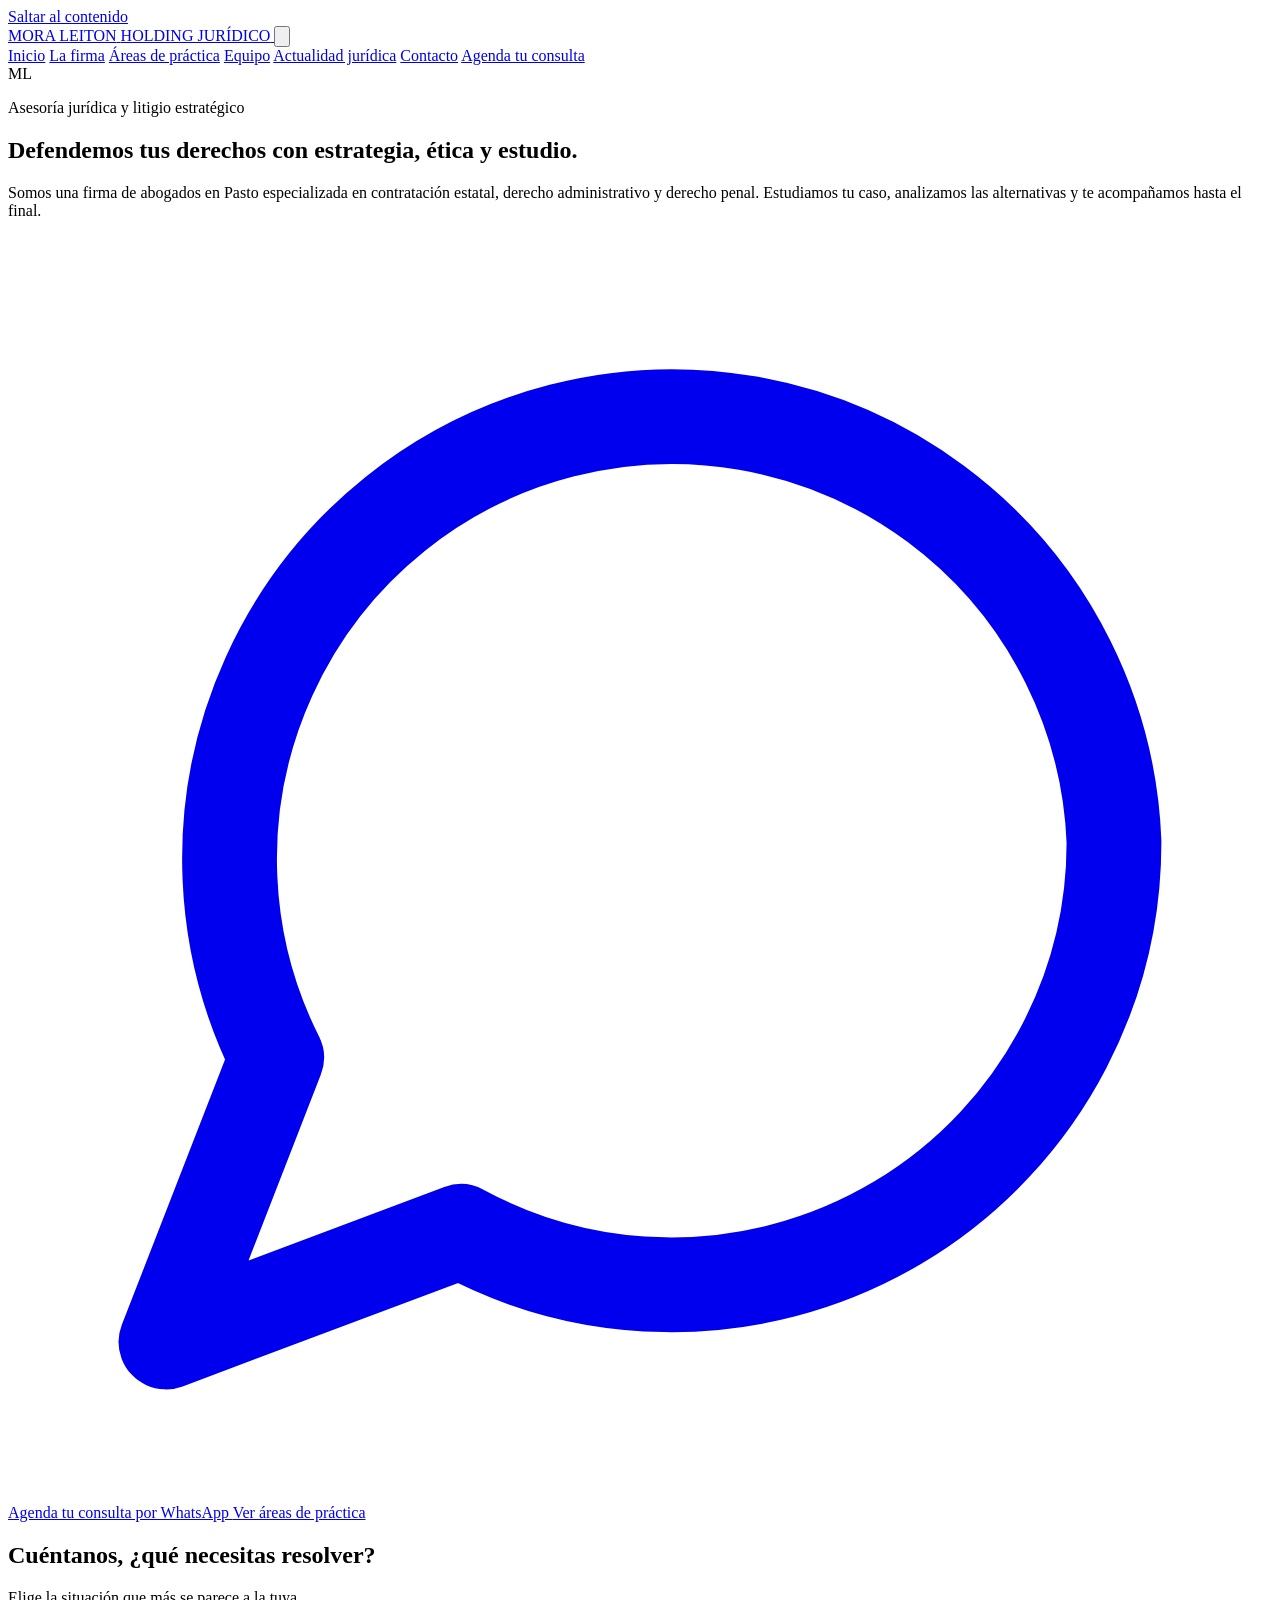
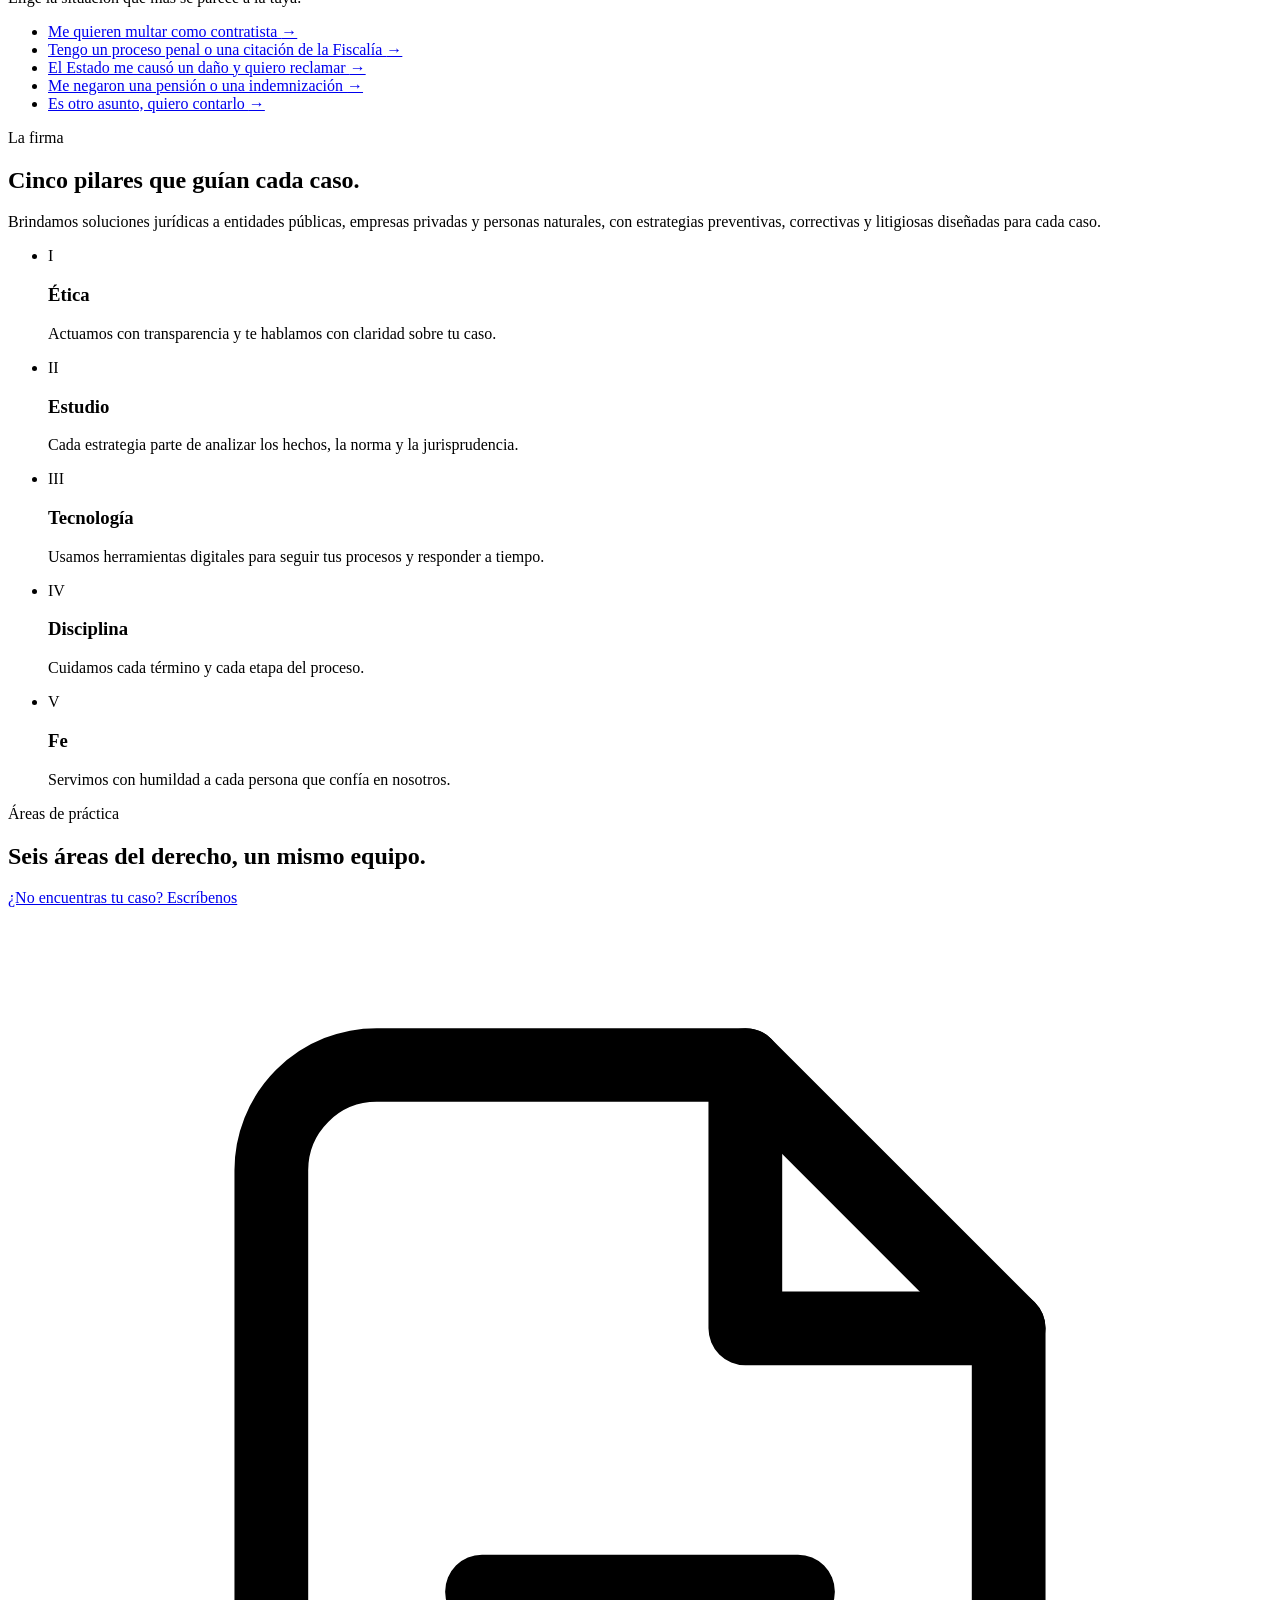
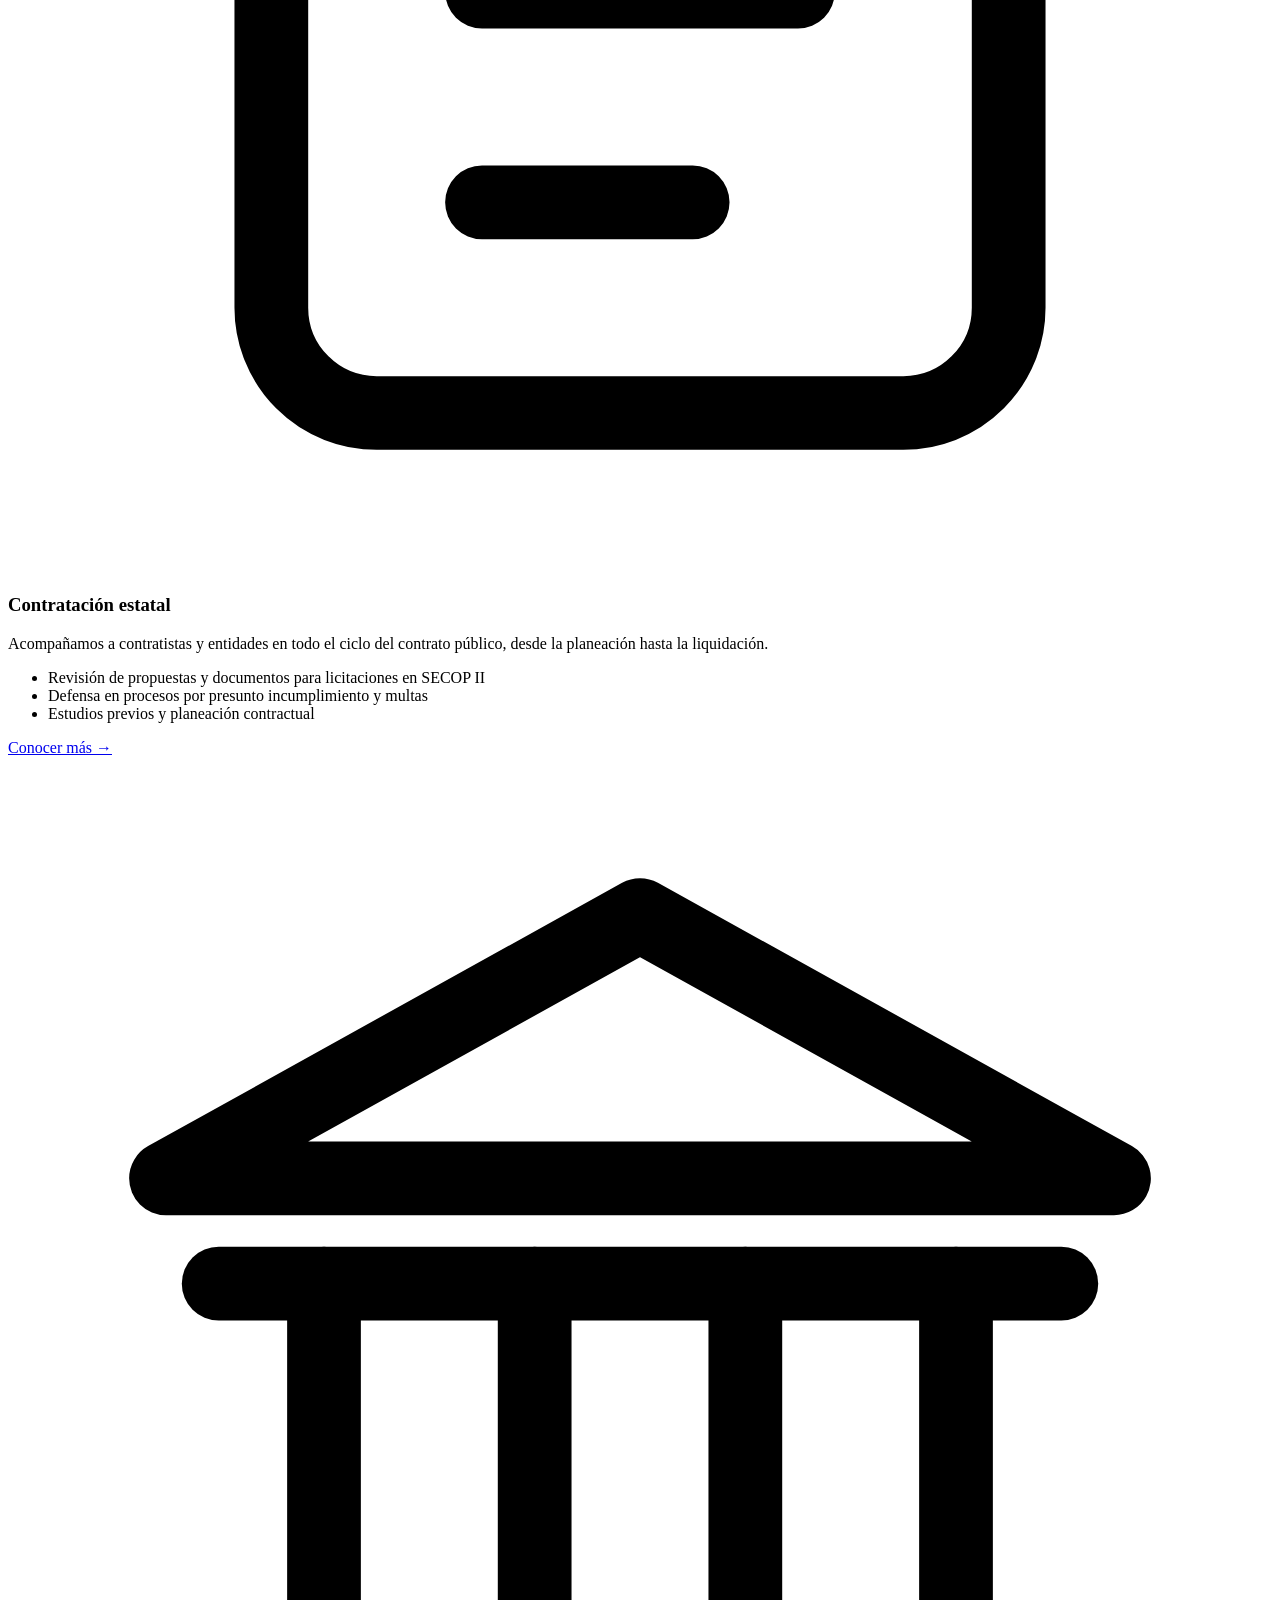
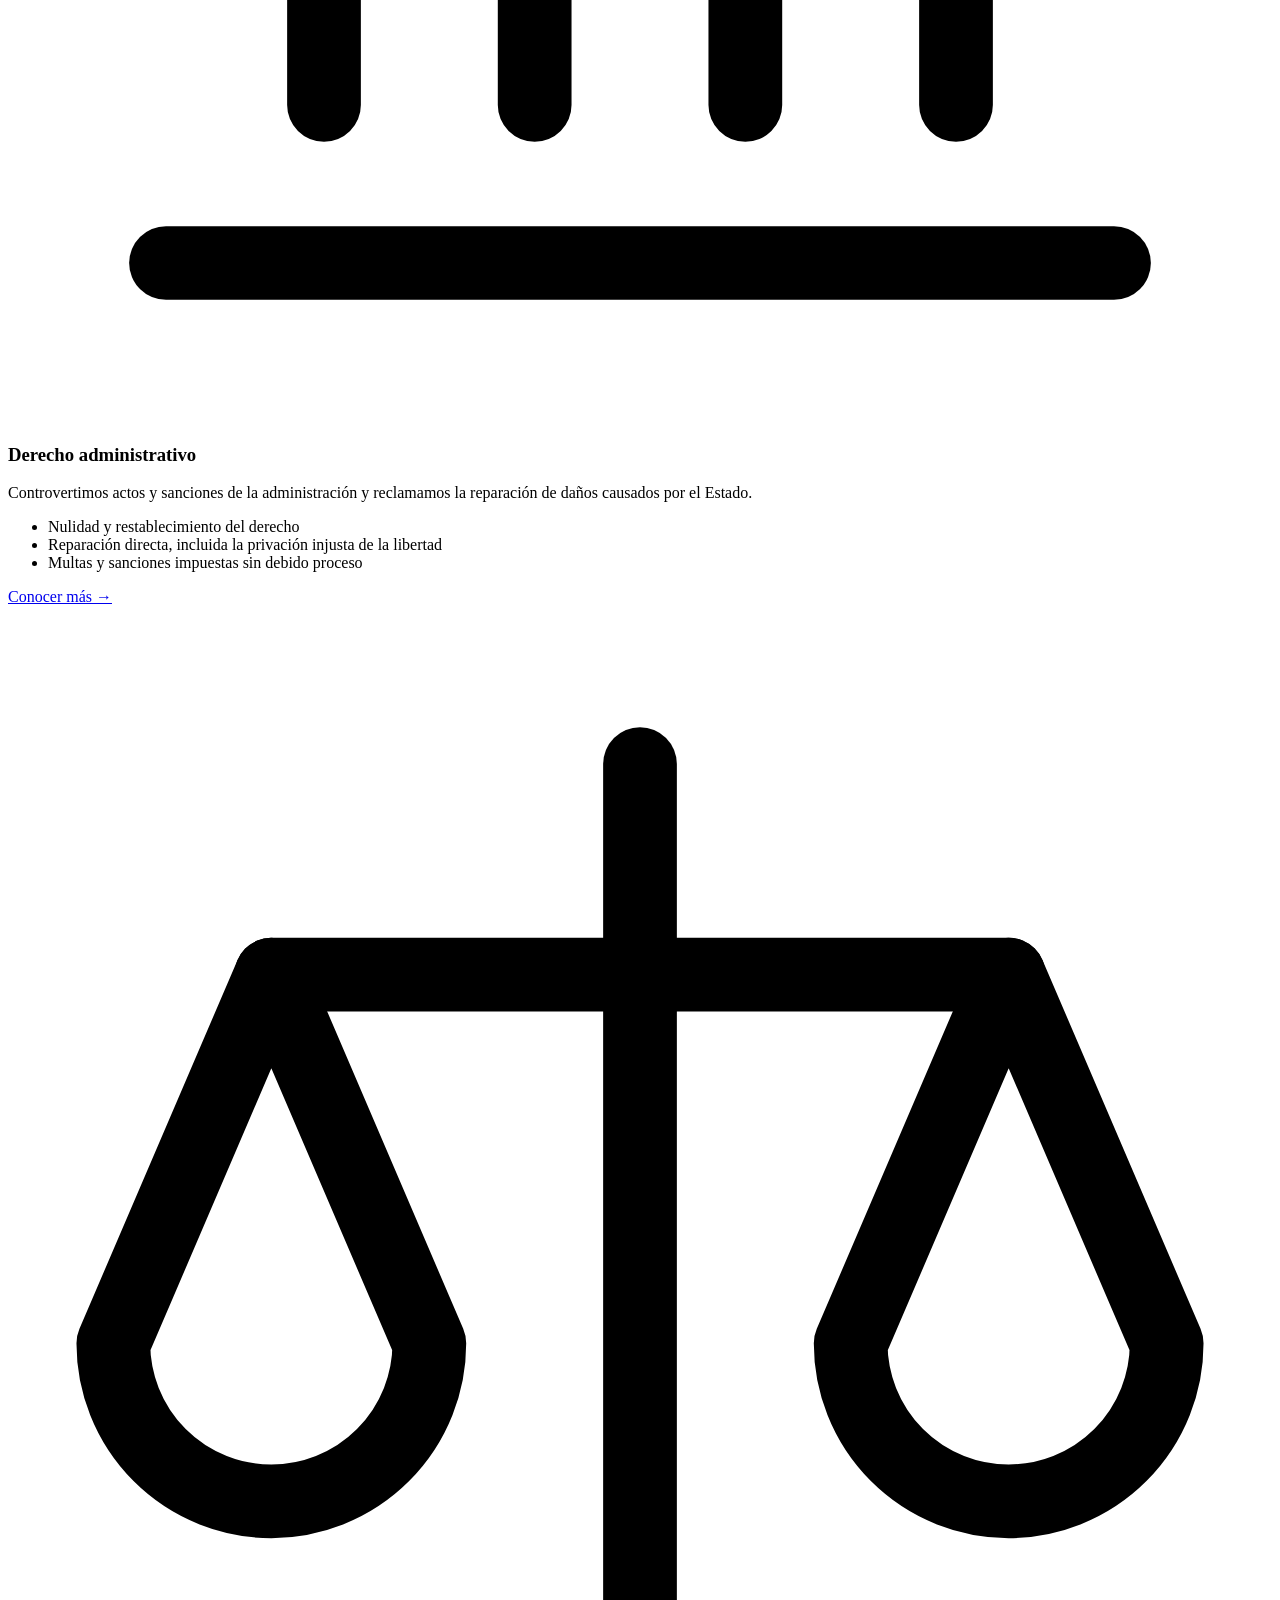
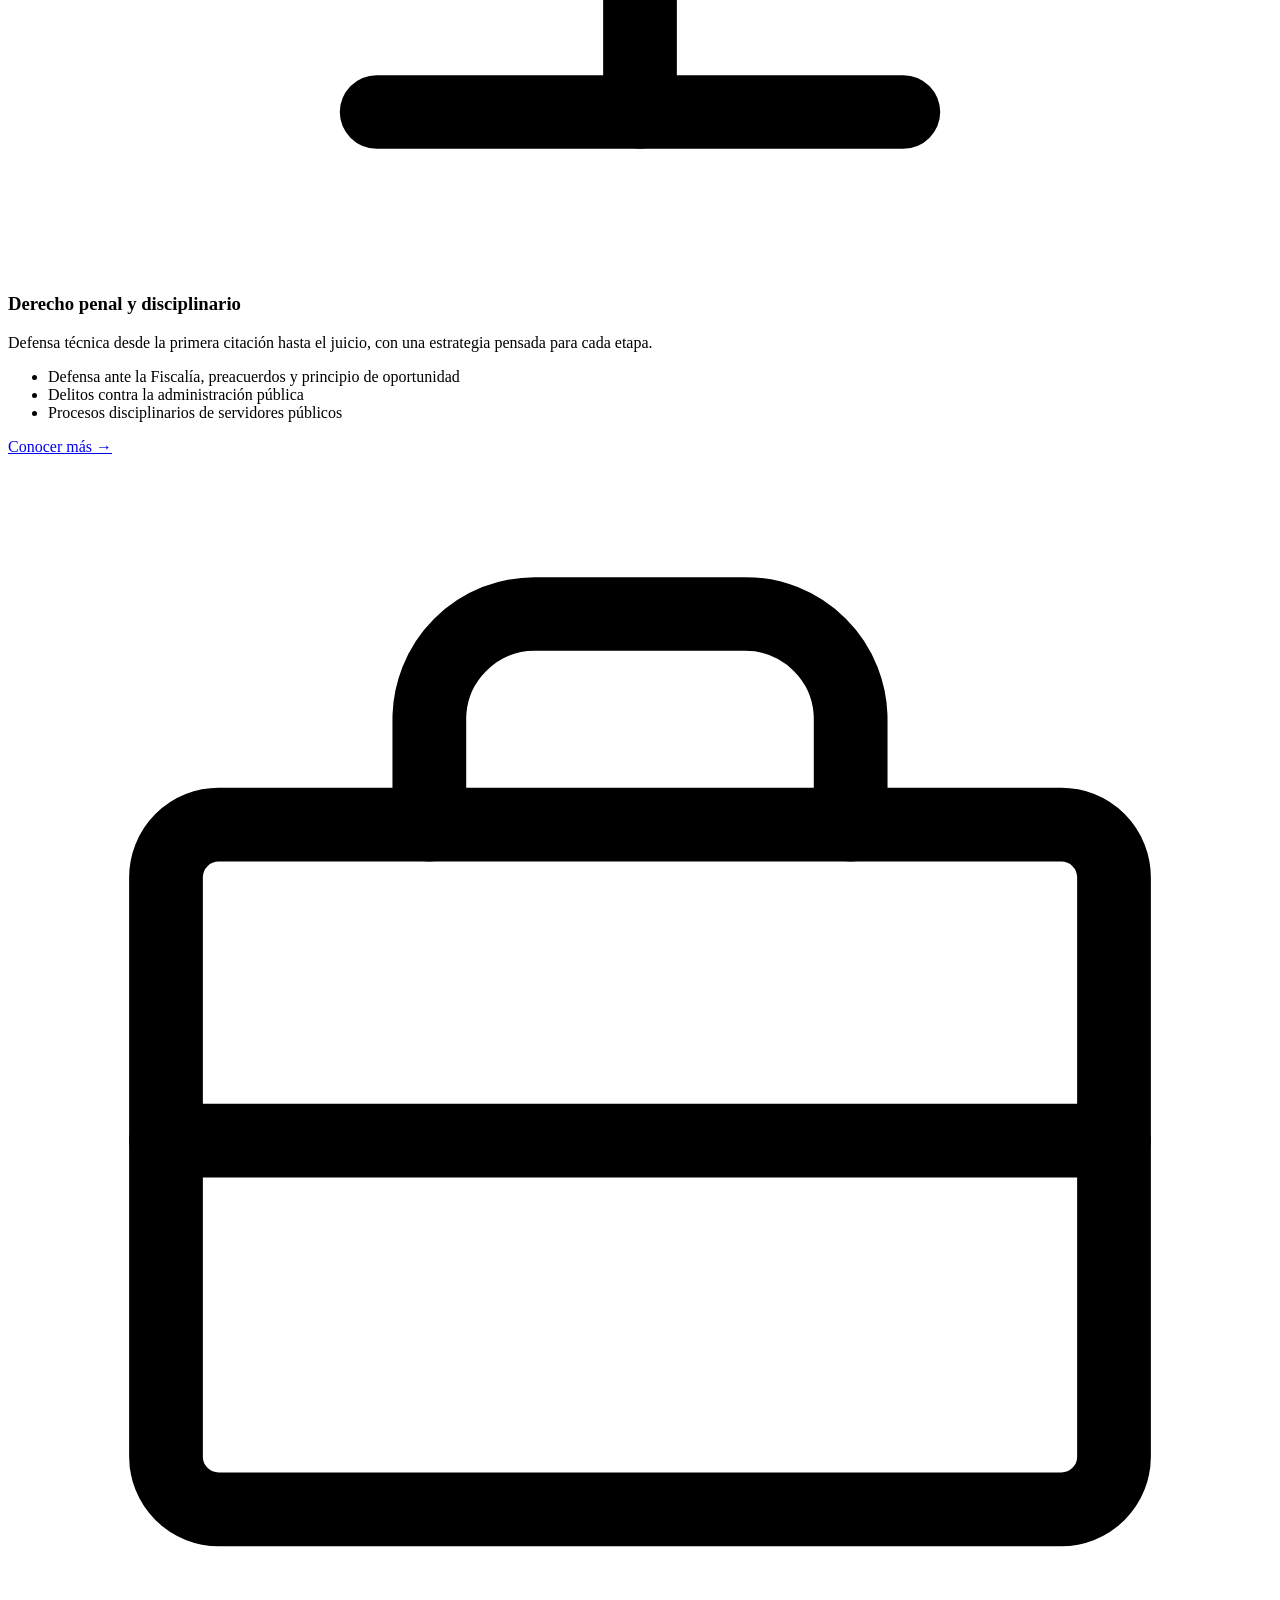
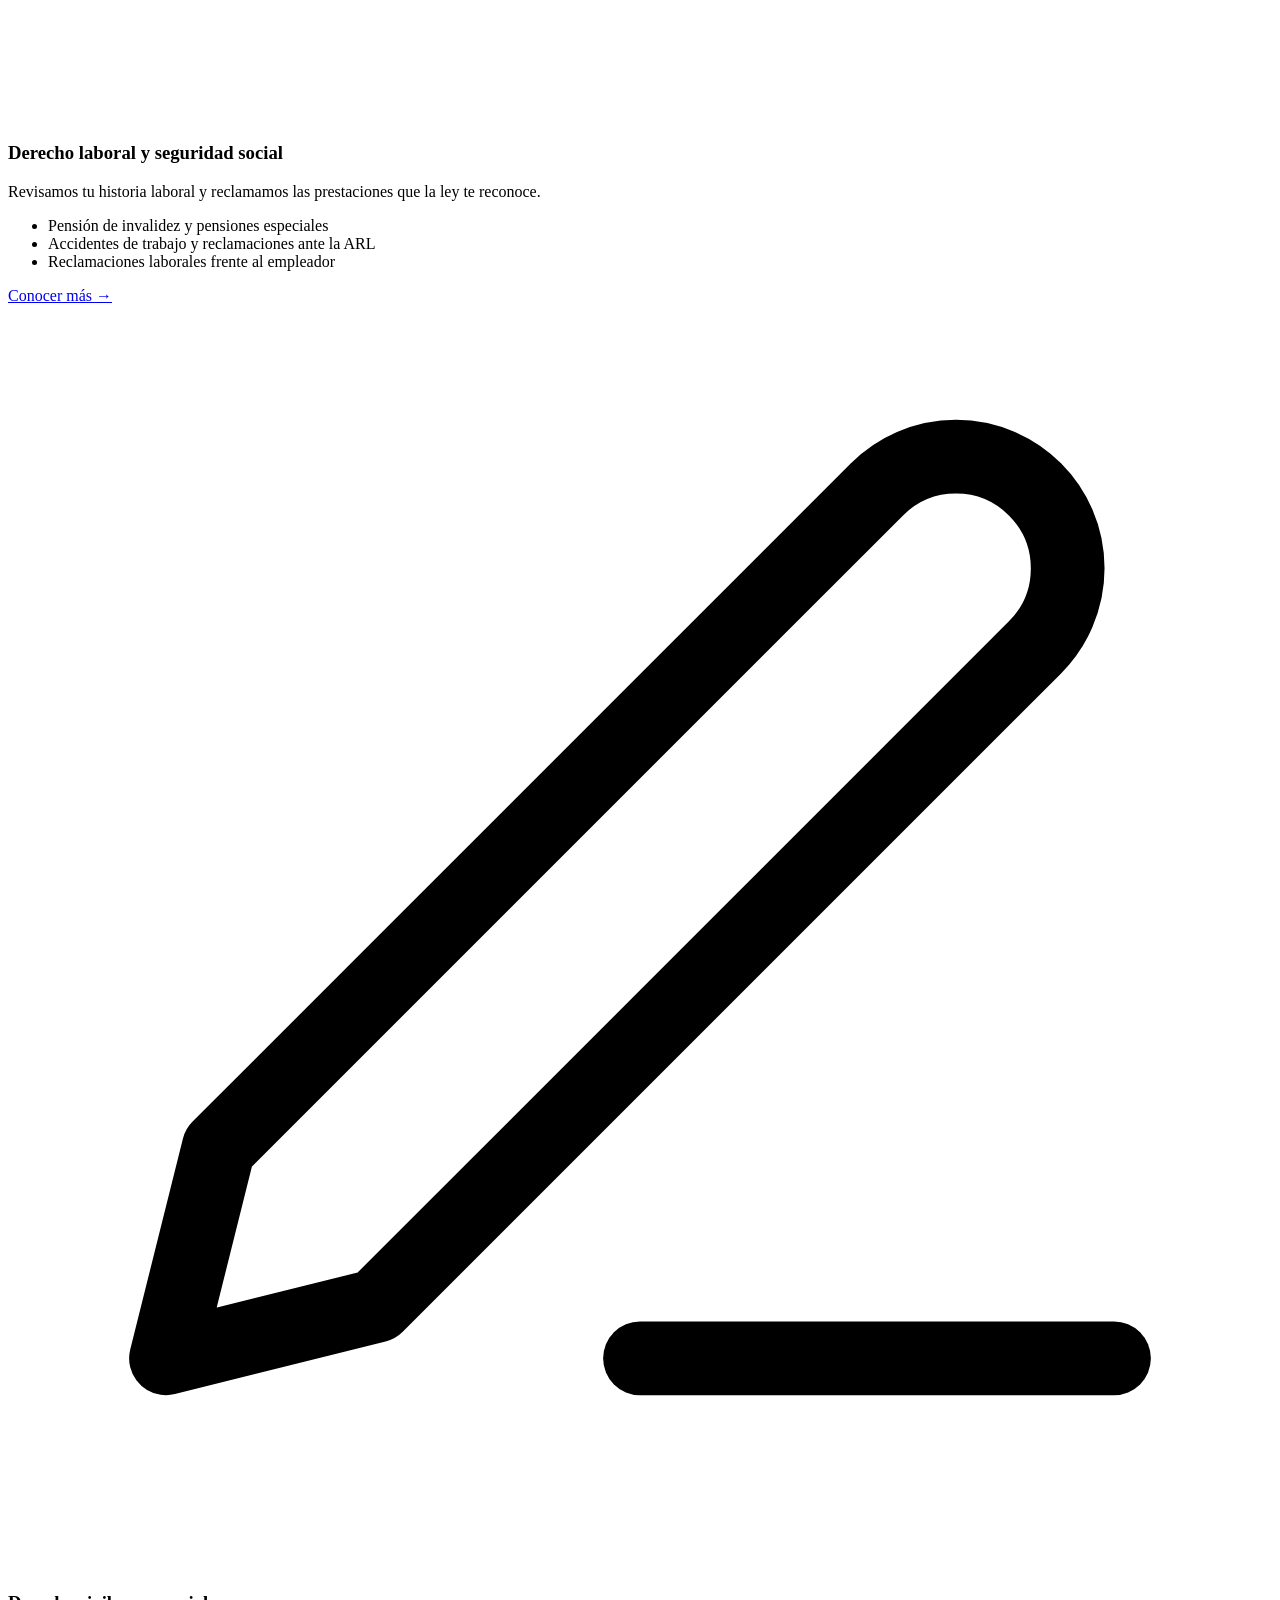
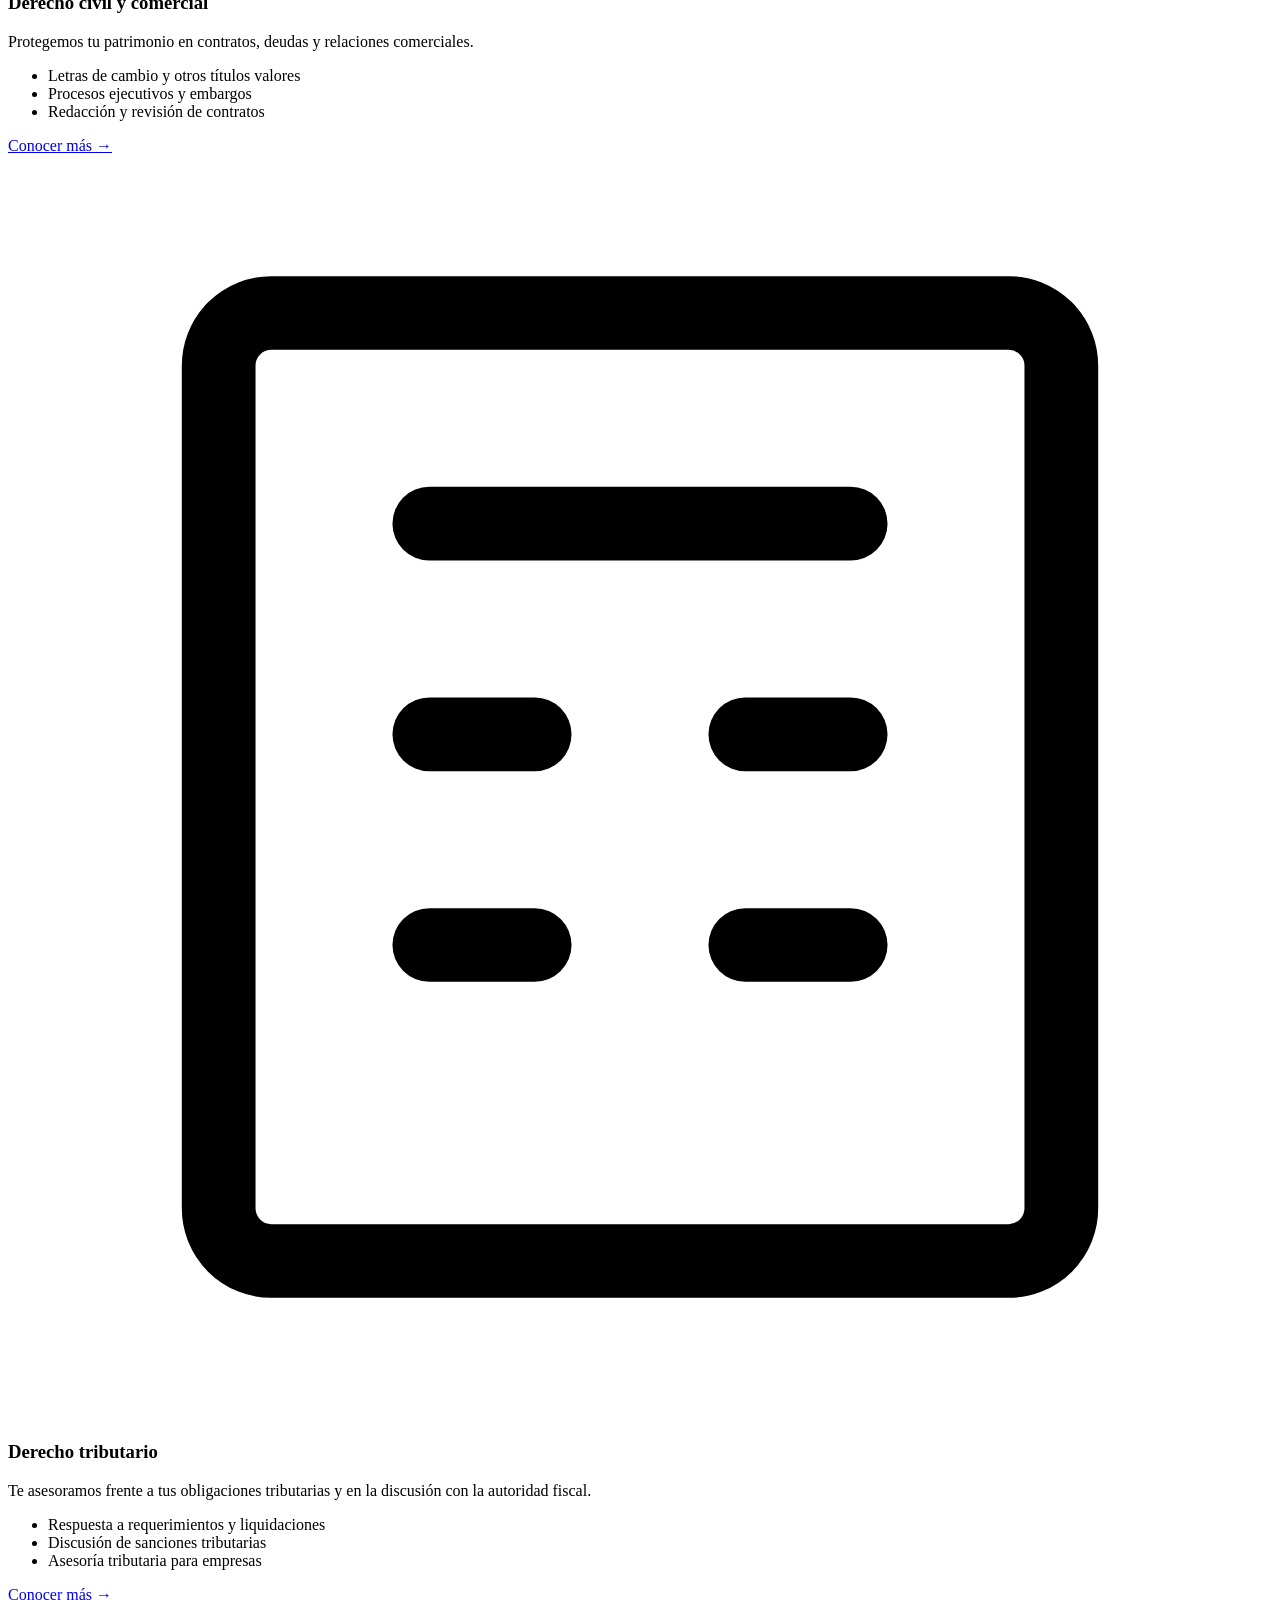
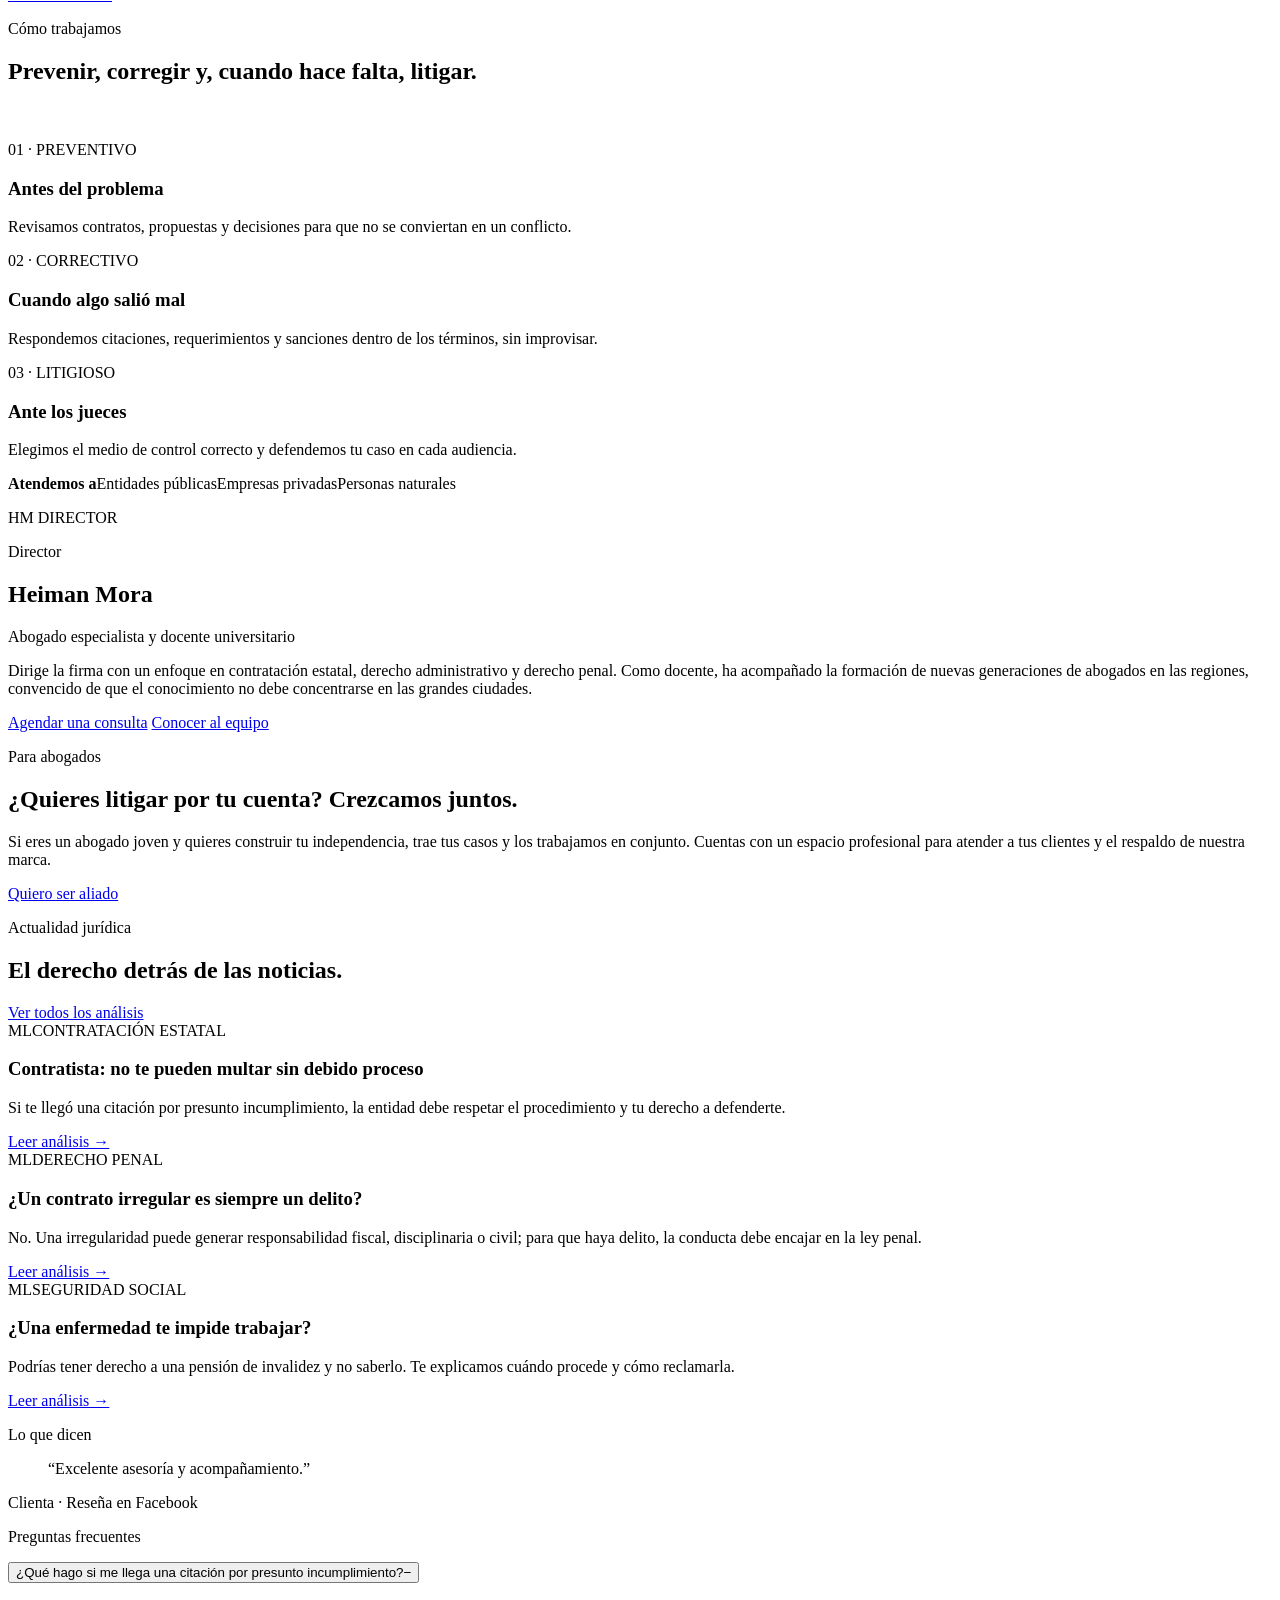
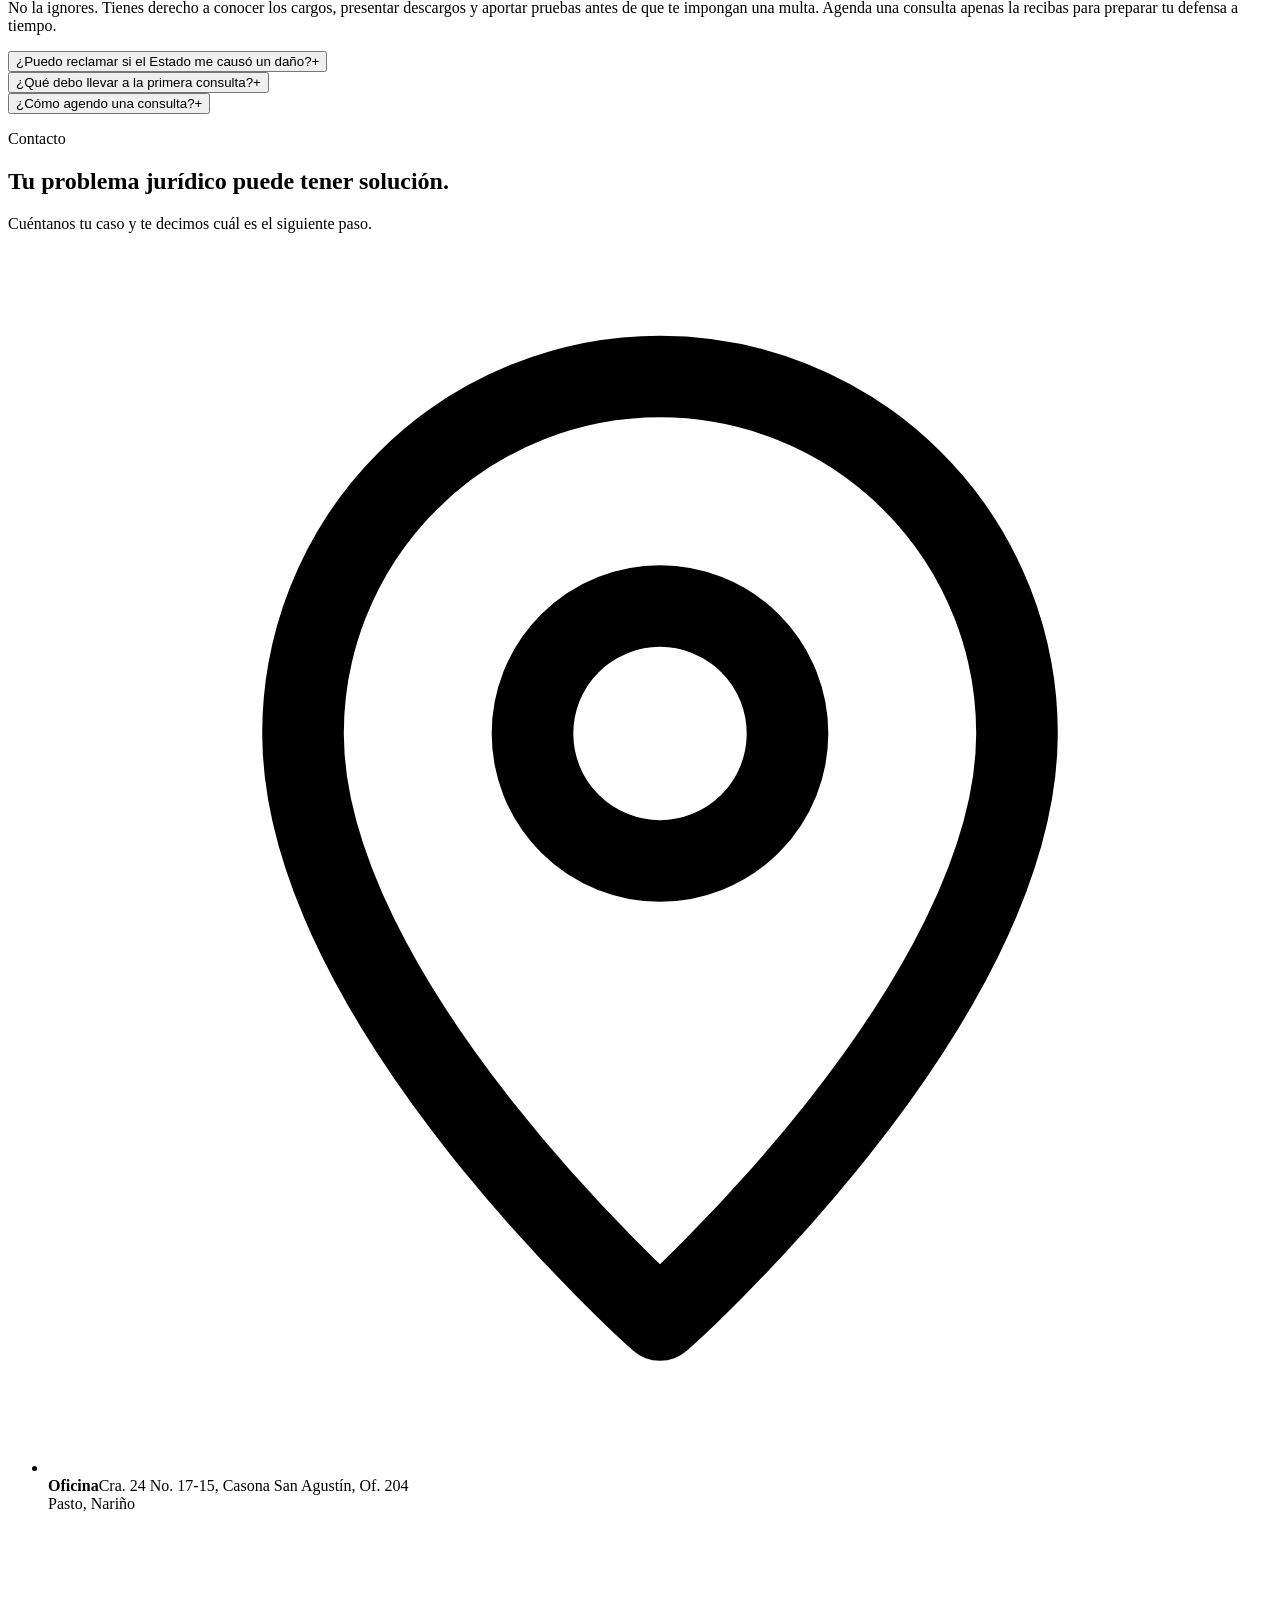
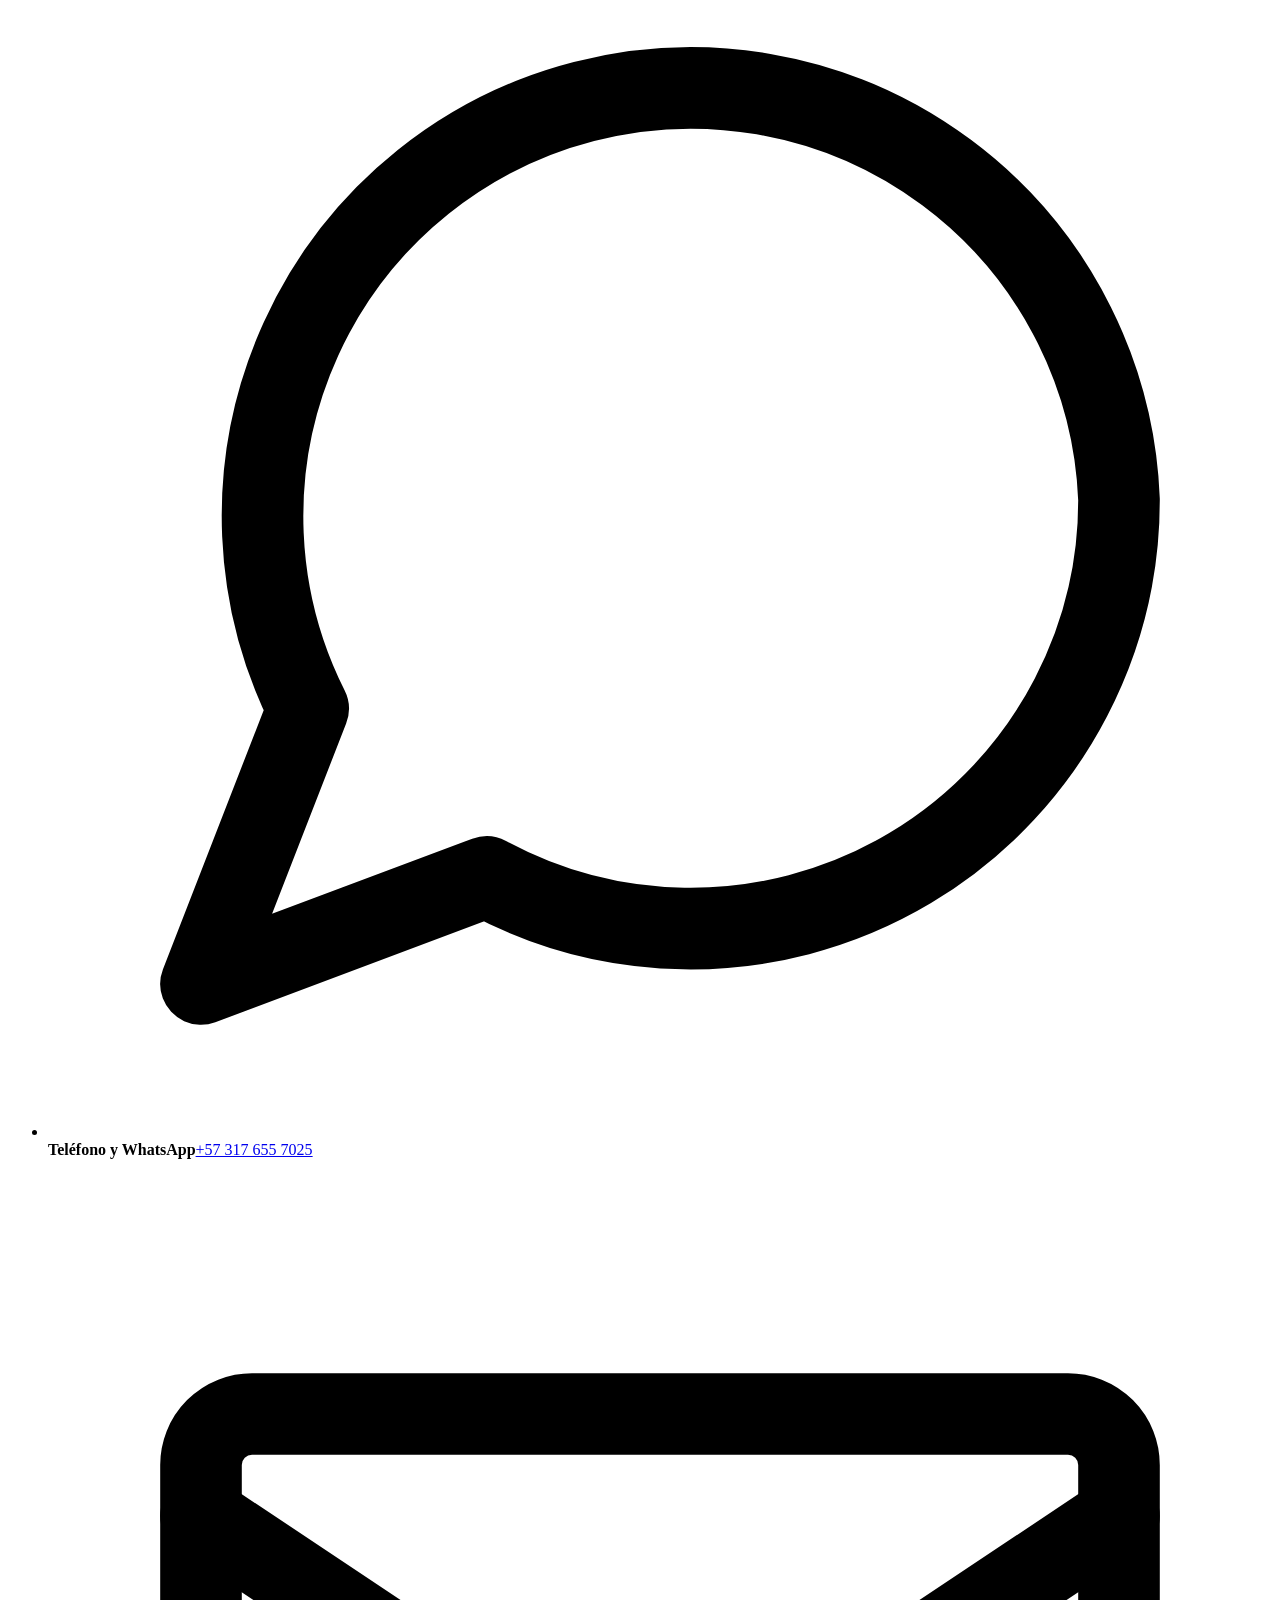
==== commit d1fffdae: "act" ====
--- a/mora-leiton-web/index.html
+++ b/mora-leiton-web/index.html
@@ -12,7 +12,9 @@
 <link rel="preconnect" href="https://fonts.googleapis.com">
 <link rel="preconnect" href="https://fonts.gstatic.com" crossorigin>
 <link href="https://fonts.googleapis.com/css2?family=Cinzel:wght@500;600&family=Cormorant+Garamond:wght@500;600&family=Manrope:wght@400;500;600;700&display=swap" rel="stylesheet">
-<link rel="stylesheet" href="css/styles.css">
+<link rel="icon" href="/favicon.svg" type="image/svg+xml">
+<meta name="theme-color" content="#0B0B0C">
+<link rel="stylesheet" href="/css/styles.css">
 <script type="application/ld+json">
 {
   "@context": "https://schema.org",
@@ -41,7 +43,7 @@
 
 <header class="site-header">
   <div class="container site-header__inner">
-    <a class="logo" href="index.html" aria-label="Mora Leiton Holding Jurídico, inicio">
+    <a class="logo" href="/" aria-label="Mora Leiton Holding Jurídico, inicio">
       <span class="logo__name">MORA LEITON</span>
       <span class="logo__tag">HOLDING JURÍDICO</span>
     </a>
@@ -49,12 +51,12 @@
       <svg viewBox="0 0 24 24" fill="none" stroke="currentColor" stroke-width="1.8" stroke-linecap="round" aria-hidden="true"><path d="M4 7h16M4 12h16M4 17h16"/></svg>
     </button>
     <nav class="nav" id="menu-principal" aria-label="Principal">
-      <a href="index.html" aria-current="page">Inicio</a>
-      <a href="nosotros.html">La firma</a>
-      <a href="areas-de-practica.html">Áreas de práctica</a>
-      <a href="equipo.html">Equipo</a>
-      <a href="actualidad.html">Actualidad jurídica</a>
-      <a href="contacto.html">Contacto</a>
+      <a href="/" aria-current="page">Inicio</a>
+      <a href="/nosotros">La firma</a>
+      <a href="/areas-de-practica">Áreas de práctica</a>
+      <a href="/equipo">Equipo</a>
+      <a href="/actualidad">Actualidad jurídica</a>
+      <a href="/contacto">Contacto</a>
       <a class="btn btn--metal" href="https://wa.me/573176557025" target="_blank" rel="noopener">Agenda tu consulta</a>
     </nav>
   </div>
@@ -74,18 +76,18 @@
             <svg viewBox="0 0 24 24" fill="none" stroke="currentColor" stroke-width="1.8" stroke-linecap="round" stroke-linejoin="round" aria-hidden="true"><path d="M21 11.5a8.4 8.4 0 0 1-12.4 7.4L3 21l2.1-5.4A8.4 8.4 0 1 1 21 11.5z"/></svg>
             Agenda tu consulta por WhatsApp
           </a>
-          <a class="btn btn--ghost" href="areas-de-practica.html">Ver áreas de práctica</a>
+          <a class="btn btn--ghost" href="/areas-de-practica">Ver áreas de práctica</a>
         </div>
       </div>
       <div class="helper">
         <h2>Cuéntanos, ¿qué necesitas resolver?</h2>
         <p>Elige la situación que más se parece a la tuya.</p>
         <ul>
-          <li><a href="areas-de-practica.html#contratacion">Me quieren multar como contratista <span aria-hidden="true">→</span></a></li>
-          <li><a href="areas-de-practica.html#penal">Tengo un proceso penal o una citación de la Fiscalía <span aria-hidden="true">→</span></a></li>
-          <li><a href="areas-de-practica.html#administrativo">El Estado me causó un daño y quiero reclamar <span aria-hidden="true">→</span></a></li>
-          <li><a href="areas-de-practica.html#laboral">Me negaron una pensión o una indemnización <span aria-hidden="true">→</span></a></li>
-          <li><a class="is-quiet" href="contacto.html">Es otro asunto, quiero contarlo <span aria-hidden="true">→</span></a></li>
+          <li><a href="/areas-de-practica#contratacion">Me quieren multar como contratista <span aria-hidden="true">→</span></a></li>
+          <li><a href="/areas-de-practica#penal">Tengo un proceso penal o una citación de la Fiscalía <span aria-hidden="true">→</span></a></li>
+          <li><a href="/areas-de-practica#administrativo">El Estado me causó un daño y quiero reclamar <span aria-hidden="true">→</span></a></li>
+          <li><a href="/areas-de-practica#laboral">Me negaron una pensión o una indemnización <span aria-hidden="true">→</span></a></li>
+          <li><a class="is-quiet" href="/contacto">Es otro asunto, quiero contarlo <span aria-hidden="true">→</span></a></li>
         </ul>
       </div>
     </div>
@@ -115,7 +117,7 @@
       <p class="eyebrow">Áreas de práctica</p>
       <div class="section-head">
         <div><h2 class="h2" id="areas-titulo">Seis áreas del derecho, un mismo equipo.</h2></div>
-        <a class="link-underline" href="contacto.html">¿No encuentras tu caso? Escríbenos</a>
+        <a class="link-underline" href="/contacto">¿No encuentras tu caso? Escríbenos</a>
       </div>
       <div class="cards">
         <article class="card">
@@ -127,7 +129,7 @@
             <li>Defensa en procesos por presunto incumplimiento y multas</li>
             <li>Estudios previos y planeación contractual</li>
           </ul>
-          <a class="link-arrow" href="areas-de-practica.html#contratacion">Conocer más →</a>
+          <a class="link-arrow" href="/areas-de-practica#contratacion">Conocer más →</a>
         </article>
         <article class="card">
           <svg class="card__icon" viewBox="0 0 24 24" fill="none" stroke="currentColor" stroke-width="1.4" stroke-linecap="round" stroke-linejoin="round" aria-hidden="true"><path d="M3 21h18"/><path d="M4 10h16"/><path d="M12 3l9 5H3z"/><path d="M6 10v8M10 10v8M14 10v8M18 10v8"/></svg>
@@ -138,7 +140,7 @@
             <li>Reparación directa, incluida la privación injusta de la libertad</li>
             <li>Multas y sanciones impuestas sin debido proceso</li>
           </ul>
-          <a class="link-arrow" href="areas-de-practica.html#administrativo">Conocer más →</a>
+          <a class="link-arrow" href="/areas-de-practica#administrativo">Conocer más →</a>
         </article>
         <article class="card">
           <svg class="card__icon" viewBox="0 0 24 24" fill="none" stroke="currentColor" stroke-width="1.4" stroke-linecap="round" stroke-linejoin="round" aria-hidden="true"><path d="M12 3v18"/><path d="M7 21h10"/><path d="M5 7h14"/><path d="M5 7l-3 7a3 3 0 0 0 6 0z"/><path d="M19 7l-3 7a3 3 0 0 0 6 0z"/></svg>
@@ -149,7 +151,7 @@
             <li>Delitos contra la administración pública</li>
             <li>Procesos disciplinarios de servidores públicos</li>
           </ul>
-          <a class="link-arrow" href="areas-de-practica.html#penal">Conocer más →</a>
+          <a class="link-arrow" href="/areas-de-practica#penal">Conocer más →</a>
         </article>
         <article class="card">
           <svg class="card__icon" viewBox="0 0 24 24" fill="none" stroke="currentColor" stroke-width="1.4" stroke-linecap="round" stroke-linejoin="round" aria-hidden="true"><rect x="3" y="7" width="18" height="13" rx="1"/><path d="M8 7V5a2 2 0 0 1 2-2h4a2 2 0 0 1 2 2v2"/><path d="M3 13h18"/></svg>
@@ -160,7 +162,7 @@
             <li>Accidentes de trabajo y reclamaciones ante la ARL</li>
             <li>Reclamaciones laborales frente al empleador</li>
           </ul>
-          <a class="link-arrow" href="areas-de-practica.html#laboral">Conocer más →</a>
+          <a class="link-arrow" href="/areas-de-practica#laboral">Conocer más →</a>
         </article>
         <article class="card">
           <svg class="card__icon" viewBox="0 0 24 24" fill="none" stroke="currentColor" stroke-width="1.4" stroke-linecap="round" stroke-linejoin="round" aria-hidden="true"><path d="M12 20h9"/><path d="M16.5 3.5a2.1 2.1 0 0 1 3 3L7 19l-4 1 1-4z"/></svg>
@@ -171,7 +173,7 @@
             <li>Procesos ejecutivos y embargos</li>
             <li>Redacción y revisión de contratos</li>
           </ul>
-          <a class="link-arrow" href="areas-de-practica.html#civil">Conocer más →</a>
+          <a class="link-arrow" href="/areas-de-practica#civil">Conocer más →</a>
         </article>
         <article class="card">
           <svg class="card__icon" viewBox="0 0 24 24" fill="none" stroke="currentColor" stroke-width="1.4" stroke-linecap="round" stroke-linejoin="round" aria-hidden="true"><rect x="4" y="3" width="16" height="18" rx="1"/><path d="M8 7h8"/><path d="M8 11h2M14 11h2M8 15h2M14 15h2"/></svg>
@@ -182,7 +184,7 @@
             <li>Discusión de sanciones tributarias</li>
             <li>Asesoría tributaria para empresas</li>
           </ul>
-          <a class="link-arrow" href="areas-de-practica.html#tributario">Conocer más →</a>
+          <a class="link-arrow" href="/areas-de-practica#tributario">Conocer más →</a>
         </article>
       </div>
     </div>
@@ -214,8 +216,8 @@
         <p class="profile__role">Abogado especialista y docente universitario</p>
         <p>Dirige la firma con un enfoque en contratación estatal, derecho administrativo y derecho penal. Como docente, ha acompañado la formación de nuevas generaciones de abogados en las regiones, convencido de que el conocimiento no debe concentrarse en las grandes ciudades.</p>
         <div class="btn-row">
-          <a class="btn btn--dark" href="contacto.html">Agendar una consulta</a>
-          <a class="btn btn--outline" href="equipo.html">Conocer al equipo</a>
+          <a class="btn btn--dark" href="/contacto">Agendar una consulta</a>
+          <a class="btn btn--outline" href="/equipo">Conocer al equipo</a>
         </div>
       </div>
     </div>
@@ -241,7 +243,7 @@
           <p class="eyebrow">Actualidad jurídica</p>
           <h2 class="h2" id="actualidad-titulo">El derecho detrás de las noticias.</h2>
         </div>
-        <a class="link-underline" href="actualidad.html">Ver todos los análisis</a>
+        <a class="link-underline" href="/actualidad">Ver todos los análisis</a>
       </div>
       <div class="cards">
         <article class="news-card">
@@ -249,7 +251,7 @@
           <div class="news-card__body">
             <h3>Contratista: no te pueden multar sin debido proceso</h3>
             <p>Si te llegó una citación por presunto incumplimiento, la entidad debe respetar el procedimiento y tu derecho a defenderte.</p>
-            <a class="link-arrow" href="actualidad.html">Leer análisis →</a>
+            <a class="link-arrow" href="/actualidad">Leer análisis →</a>
           </div>
         </article>
         <article class="news-card">
@@ -257,7 +259,7 @@
           <div class="news-card__body">
             <h3>¿Un contrato irregular es siempre un delito?</h3>
             <p>No. Una irregularidad puede generar responsabilidad fiscal, disciplinaria o civil; para que haya delito, la conducta debe encajar en la ley penal.</p>
-            <a class="link-arrow" href="actualidad.html">Leer análisis →</a>
+            <a class="link-arrow" href="/actualidad">Leer análisis →</a>
           </div>
         </article>
         <article class="news-card">
@@ -265,7 +267,7 @@
           <div class="news-card__body">
             <h3>¿Una enfermedad te impide trabajar?</h3>
             <p>Podrías tener derecho a una pensión de invalidez y no saberlo. Te explicamos cuándo procede y cómo reclamarla.</p>
-            <a class="link-arrow" href="actualidad.html">Leer análisis →</a>
+            <a class="link-arrow" href="/actualidad">Leer análisis →</a>
           </div>
         </article>
       </div>
@@ -364,17 +366,17 @@
 <footer class="site-footer">
   <div class="container site-footer__top">
     <div>
-      <a class="logo" href="index.html"><span class="logo__name">MORA LEITON</span><span class="logo__tag">HOLDING JURÍDICO</span></a>
+      <a class="logo" href="/"><span class="logo__name">MORA LEITON</span><span class="logo__tag">HOLDING JURÍDICO</span></a>
       <address>Cra. 24 No. 17-15, Casona San Agustín, Of. 204, Pasto, Nariño</address>
     </div>
     <nav class="footer-nav" aria-label="Pie de página">
-      <div><strong>La firma</strong><a href="nosotros.html">Nosotros</a><a href="equipo.html">Equipo</a><a href="areas-de-practica.html">Áreas de práctica</a><a href="actualidad.html">Actualidad jurídica</a><a href="contacto.html">Contacto</a></div>
+      <div><strong>La firma</strong><a href="/nosotros">Nosotros</a><a href="/equipo">Equipo</a><a href="/areas-de-practica">Áreas de práctica</a><a href="/actualidad">Actualidad jurídica</a><a href="/contacto">Contacto</a></div>
       <div><strong>Síguenos</strong><a href="https://www.instagram.com/mlholdingjuridico/" target="_blank" rel="noopener">Instagram</a><a href="https://www.facebook.com/people/Mora-Leiton-Holding-Jurídico/61580027364439/" target="_blank" rel="noopener">Facebook</a><a href="https://www.youtube.com/@moraleitonholdingjuridico" target="_blank" rel="noopener">YouTube</a></div>
     </nav>
   </div>
   <div class="container site-footer__bottom">
     <span>© <span data-year>2026</span> Mora Leiton Holding Jurídico</span>
-    <span><a href="contacto.html">Política de tratamiento de datos personales</a><a href="contacto.html">Términos de uso</a></span>
+    <span><a href="/contacto">Política de tratamiento de datos personales</a><a href="/contacto">Términos de uso</a></span>
   </div>
 </footer>
 
@@ -382,6 +384,6 @@
   <svg viewBox="0 0 24 24" fill="none" stroke="currentColor" stroke-width="1.8" stroke-linecap="round" stroke-linejoin="round" aria-hidden="true"><path d="M21 11.5a8.4 8.4 0 0 1-12.4 7.4L3 21l2.1-5.4A8.4 8.4 0 1 1 21 11.5z"/></svg>
 </a>
 
-<script src="js/main.js"></script>
+<script src="/js/main.js"></script>
 </body>
 </html>
